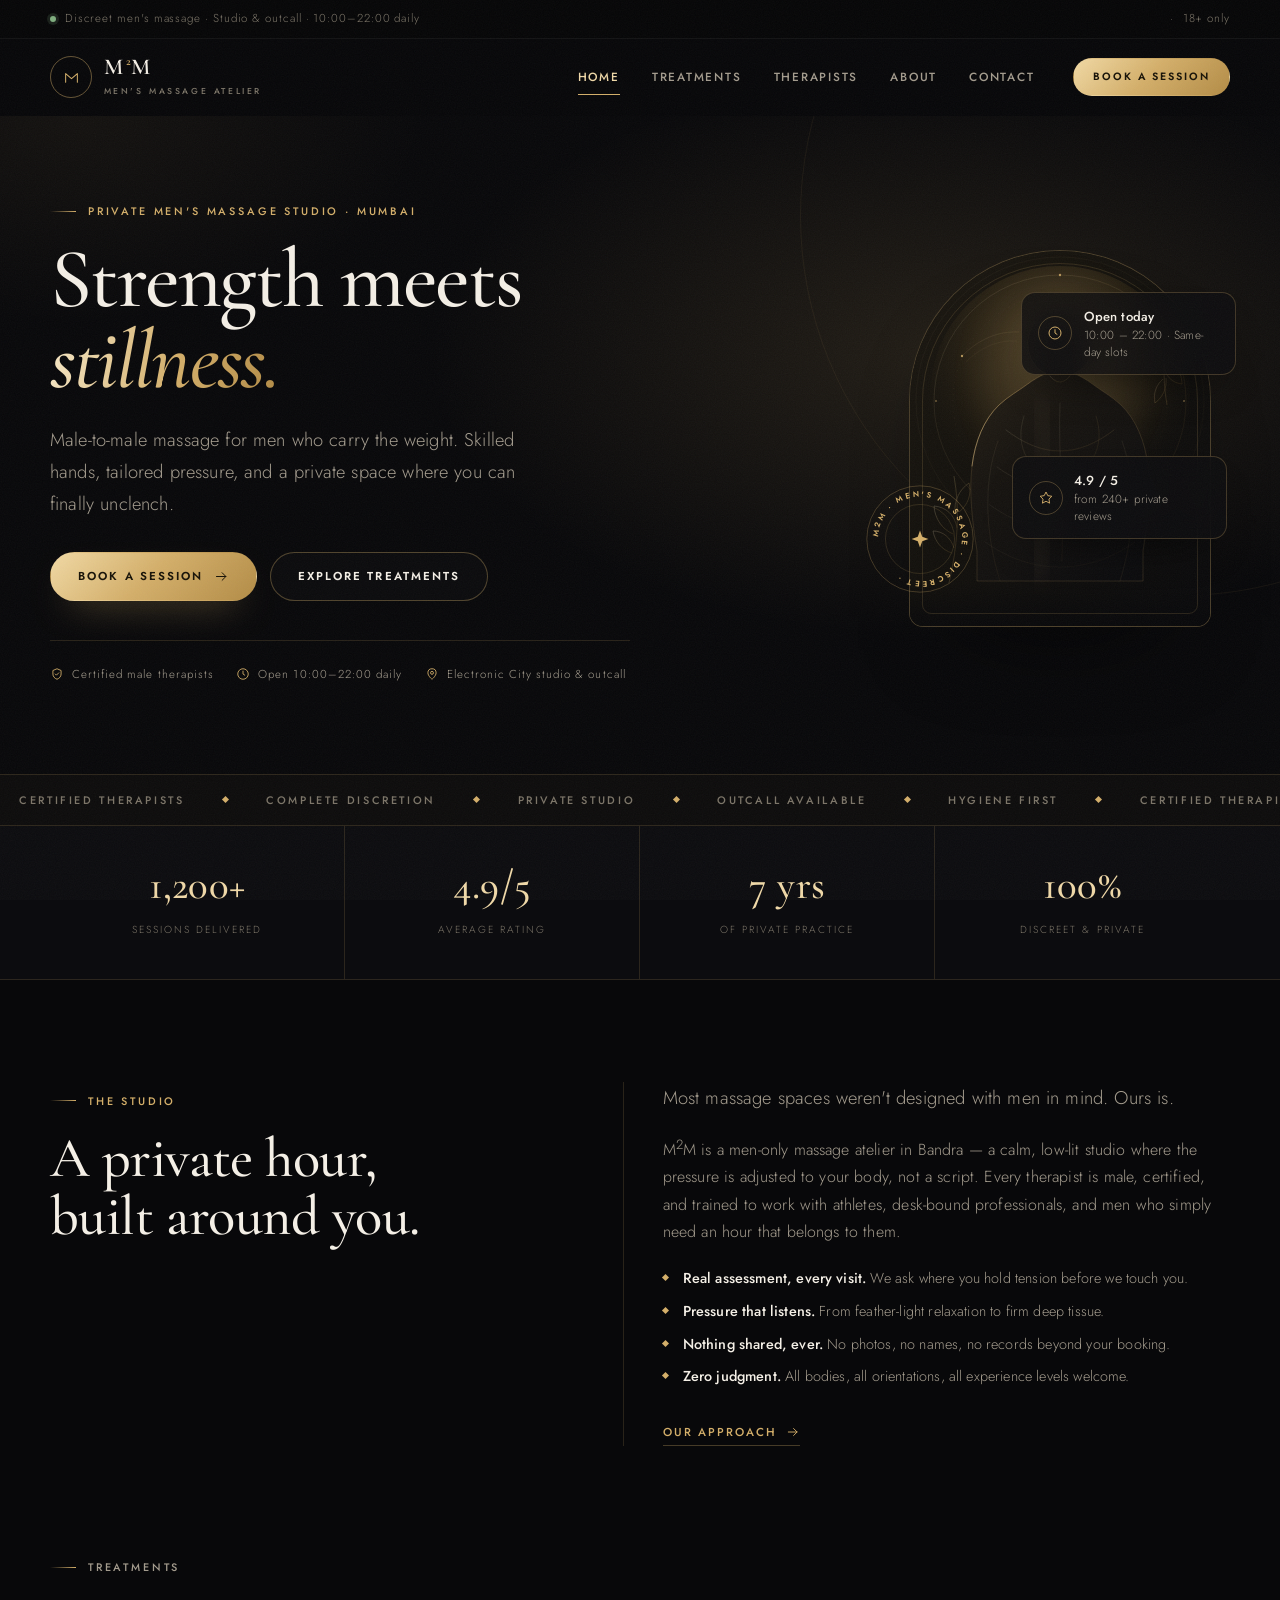
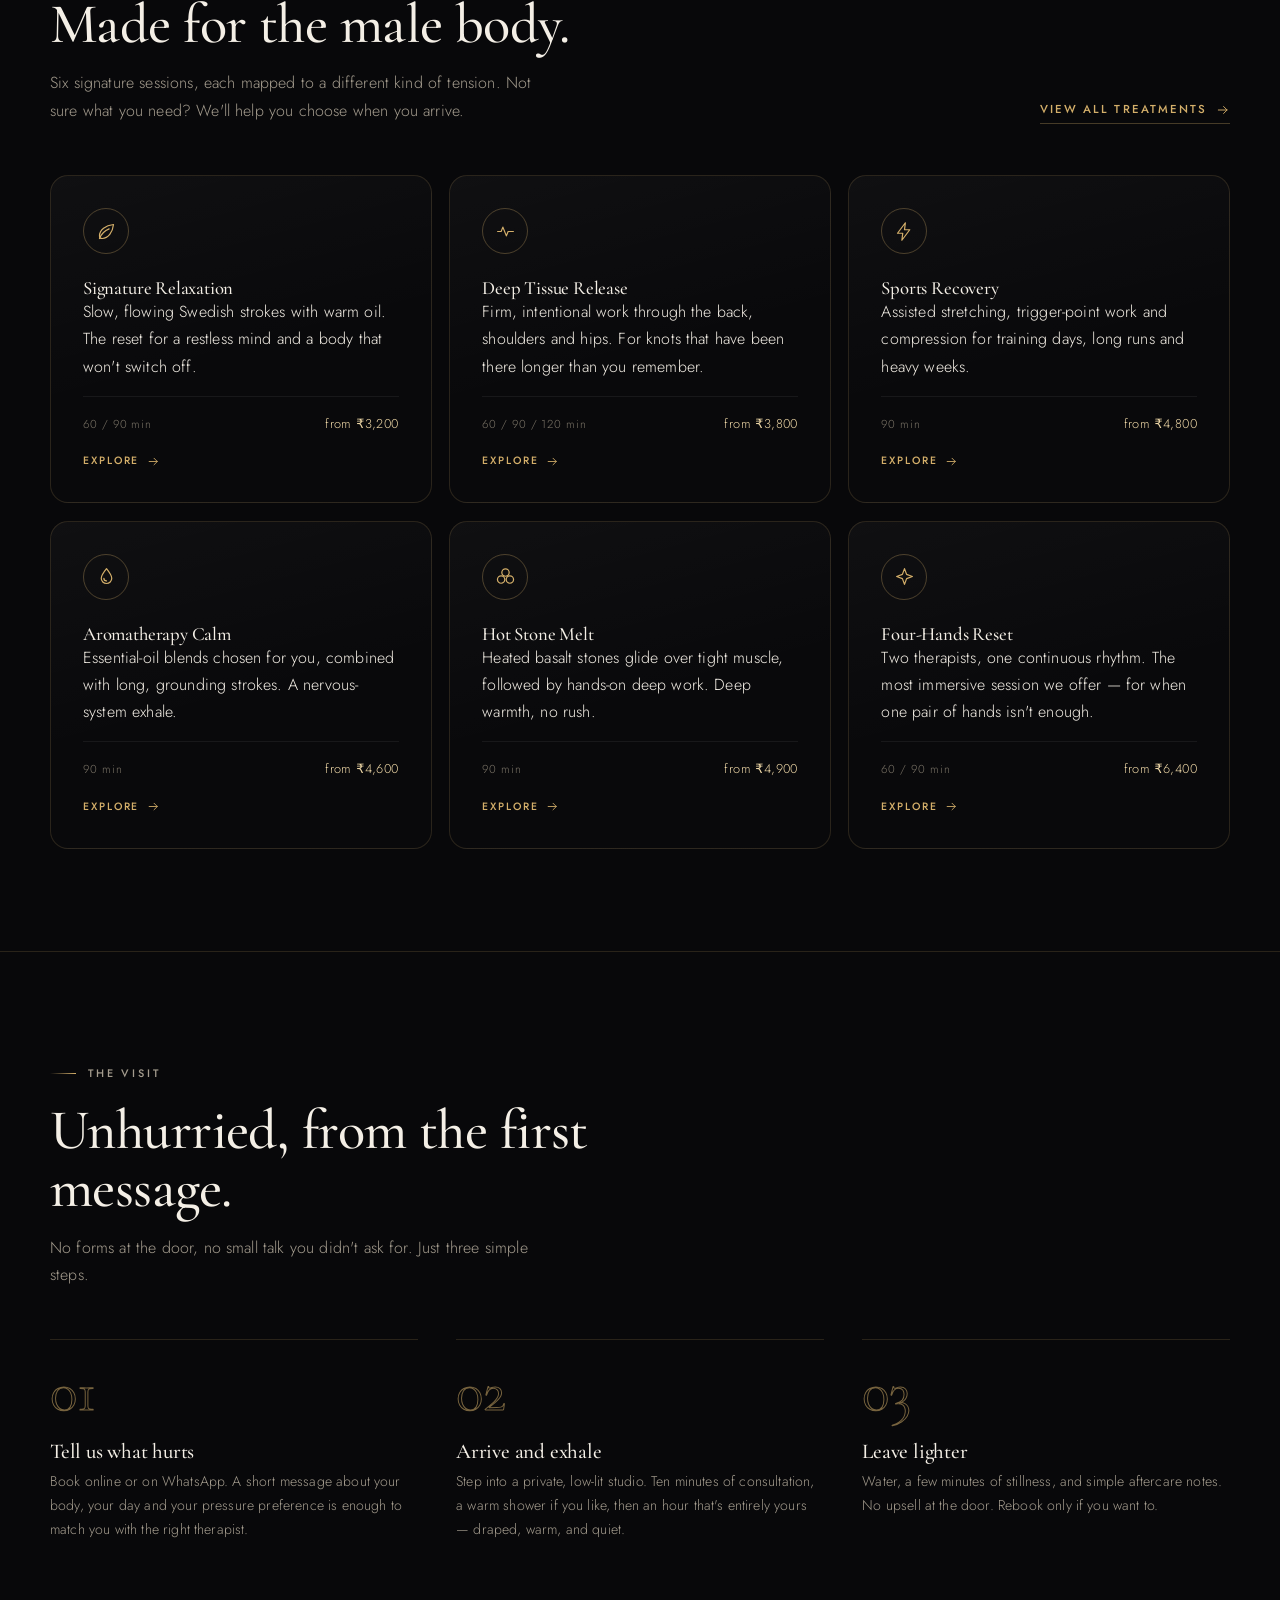
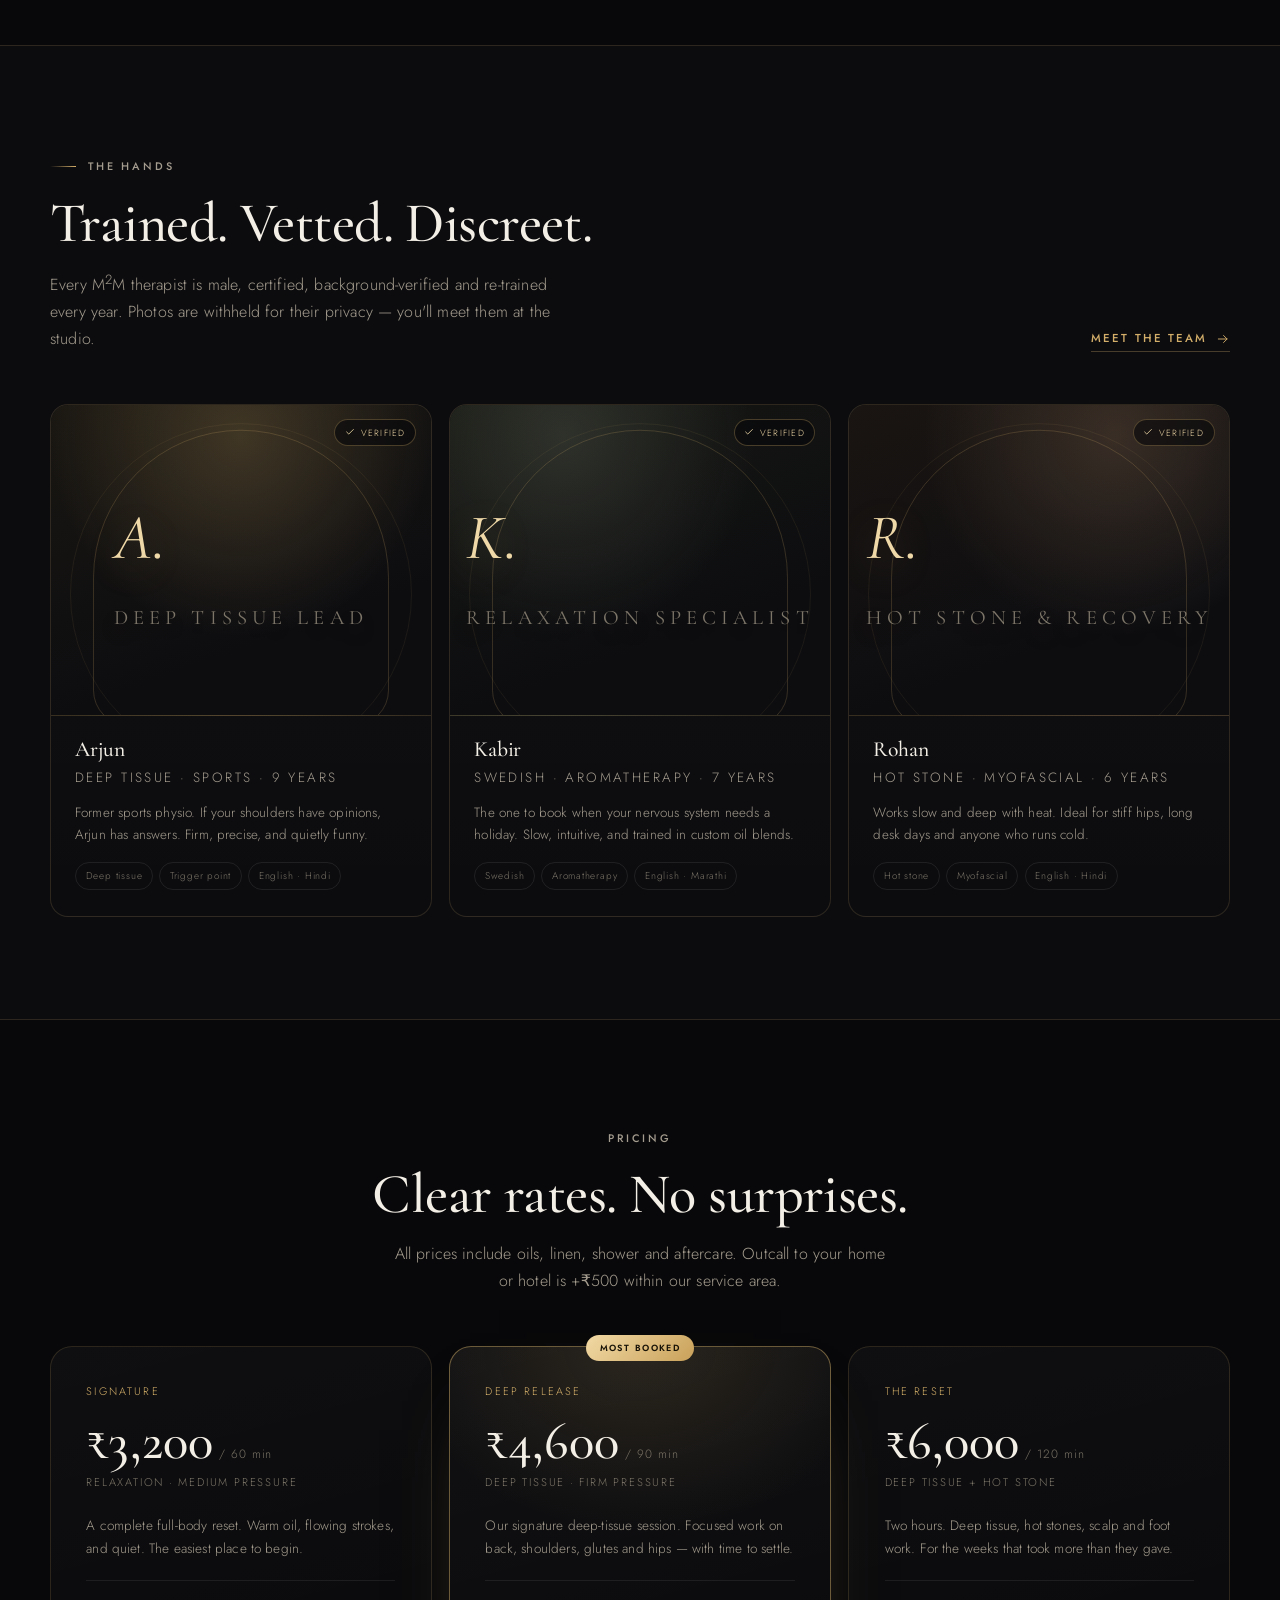
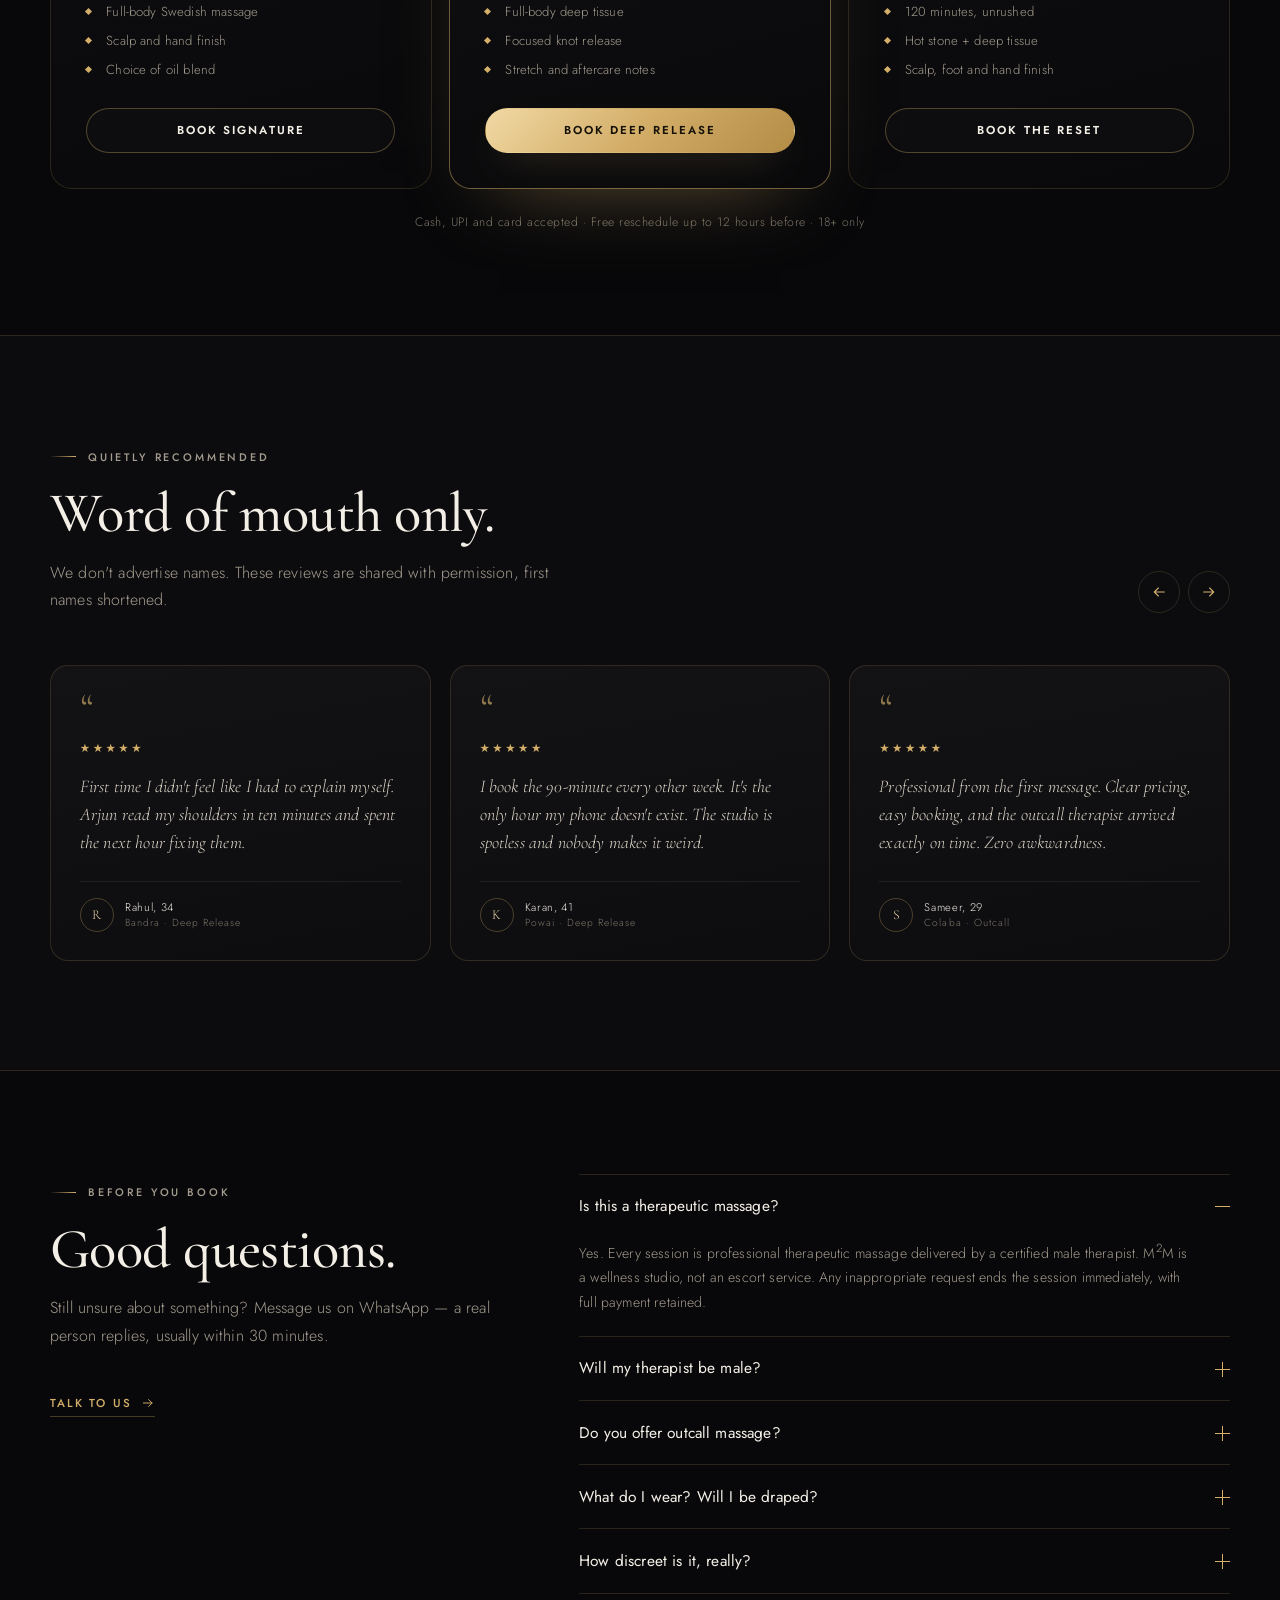
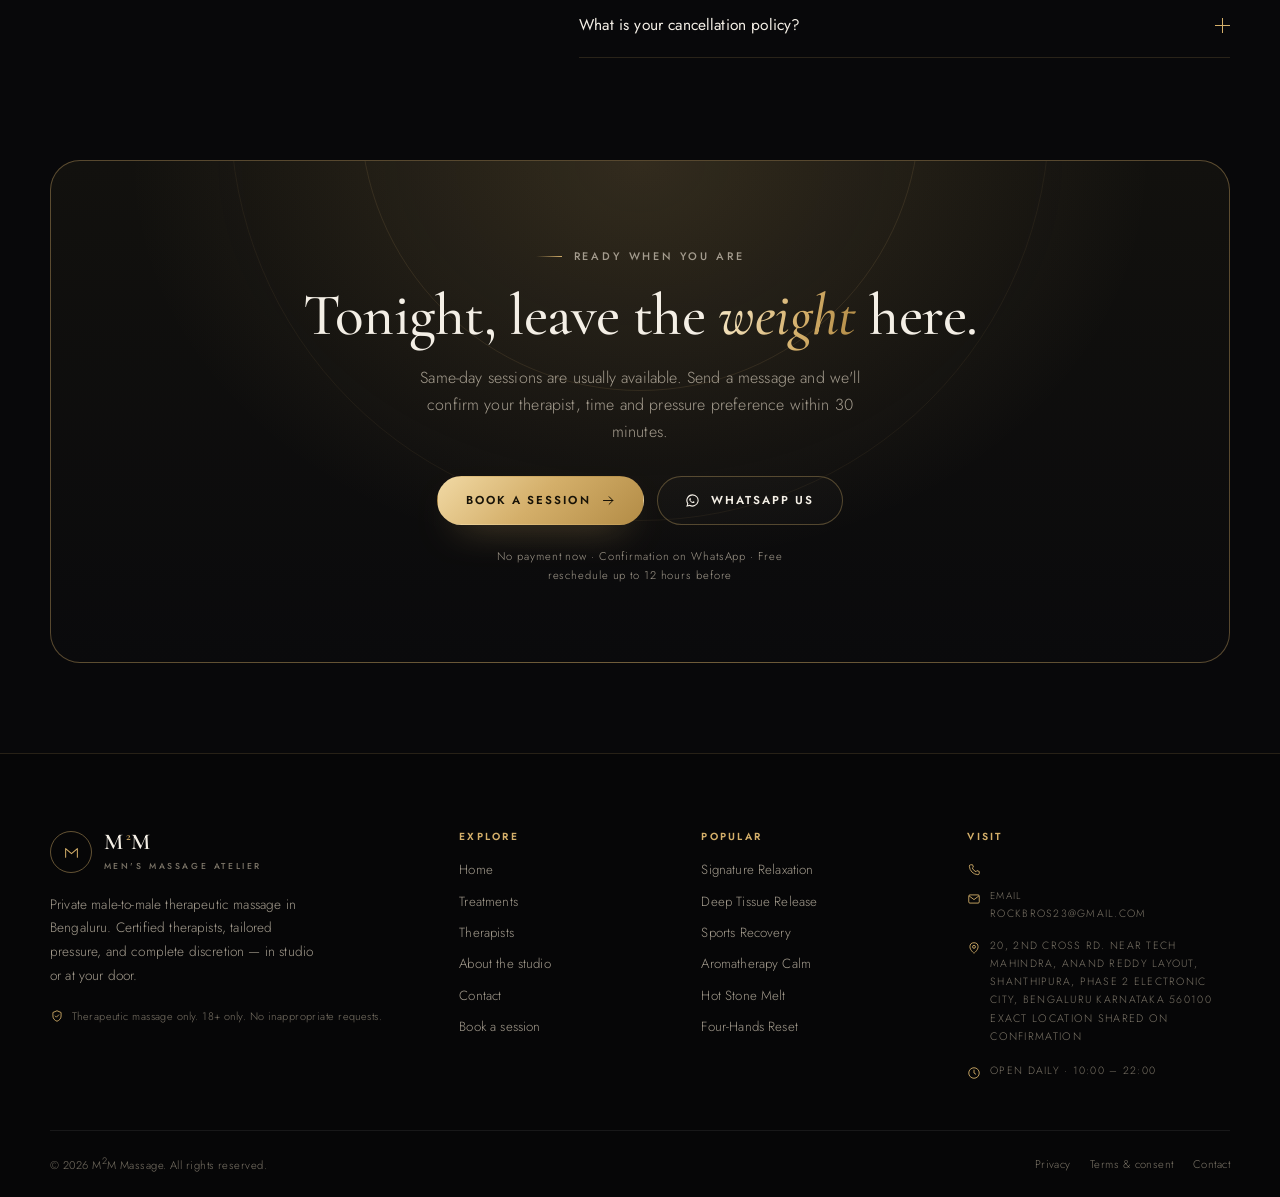
==== index.html @ 971ba5f2 "Initial commit: M2M Massage website" ====
﻿<!DOCTYPE html>
<html lang="en">
<head>
  <meta charset="UTF-8">
  <meta name="viewport" content="width=device-width, initial-scale=1, viewport-fit=cover">
  <title>M2M Massage | Private Male-to-Male Massage in Bengaluru</title>
  <meta name="description" content="Discreet male-to-male massage in Bengaluru. Certified male therapists, tailored pressure, a private Electronic City studio and outcall to your home or hotel.">
  <meta name="theme-color" content="#08080a">
  <meta name="application-name" content="M2M Massage">
  <meta name="mobile-web-app-capable" content="yes">
  <meta name="apple-mobile-web-app-capable" content="yes">
  <meta name="apple-mobile-web-app-title" content="M2M Massage">
  <meta name="apple-mobile-web-app-status-bar-style" content="black">
  <link rel="manifest" href="manifest.webmanifest">
  <link rel="apple-touch-icon" href="assets/img/apple-touch-icon.png">
  <link rel="canonical" href="https://m2mmassage.com/">
  <link rel="icon" type="image/svg+xml" href="assets/img/favicon.svg">

  <meta property="og:type" content="website">
  <meta property="og:site_name" content="M2M Massage">
  <meta property="og:locale" content="en_IN">
  <meta property="og:title" content="M2M Massage | Strength meets stillness">
  <meta property="og:description" content="Private male-to-male massage in Bengaluru. Certified male therapists, tailored pressure, complete discretion.">
  <meta property="og:url" content="https://m2mmassage.com/">
  <meta property="og:image" content="https://m2mmassage.com/assets/img/og-cover.png">
  <meta property="og:image:width" content="1200">
  <meta property="og:image:height" content="630">
  <meta property="og:image:alt" content="M2M Massage — private men's massage studio in Bengaluru">
  <meta name="twitter:card" content="summary_large_image">
  <meta name="twitter:title" content="M2M Massage | Strength meets stillness">
  <meta name="twitter:description" content="Private male-to-male massage in Bengaluru. Certified male therapists, tailored pressure, complete discretion.">
  <meta name="twitter:image" content="https://m2mmassage.com/assets/img/og-cover.png">

  <link rel="preconnect" href="https://fonts.googleapis.com">
  <link rel="preconnect" href="https://fonts.gstatic.com" crossorigin>
  <link href="https://fonts.googleapis.com/css2?family=Cormorant+Garamond:ital,wght@0,400;0,500;0,600;1,400;1,500&family=Jost:wght@300;400;500;600&display=swap" rel="stylesheet">
  <link rel="stylesheet" href="assets/css/style.css">

  <script type="application/ld+json">
  {
    "@context": "https://schema.org",
    "@type": "HealthAndBeautyBusiness",
    "@id": "https://m2mmassage.com/#business",
    "name": "M2M Massage",
    "alternateName": "M2M Massage Mumbai",
    "slogan": "Strength meets stillness",
    "description": "Private male-to-male therapeutic massage studio and outcall service in Bengaluru.",
    "url": "https://m2mmassage.com/",
    "telephone": "",
    "email": "rockbros23@gmail.com",
    "priceRange": "\u20b93,200\u2013\u20b98,800",
    "currenciesAccepted": "INR",
    "image": "https://m2mmassage.com/assets/img/og-cover.png",
    "address": { "@type": "PostalAddress", "streetAddress": "20, 2nd cross rd. near tech Mahindra, Anand Reddy Layout, Shanthipura, Phase 2 Electronic city", "addressLocality": "Bengaluru", "addressRegion": "Karnataka", "postalCode": "560100", "addressCountry": "IN" },
    "areaServed": "Bengaluru",
    "openingHoursSpecification": [{
      "@type": "OpeningHoursSpecification",
      "dayOfWeek": ["Monday","Tuesday","Wednesday","Thursday","Friday","Saturday","Sunday"],
      "opens": "10:00",
      "closes": "22:00"
    }]
  }
  </script>

  <script type="application/ld+json">
  {
    "@context": "https://schema.org",
    "@type": "WebSite",
    "@id": "https://m2mmassage.com/#website",
    "url": "https://m2mmassage.com/",
    "name": "M2M Massage",
    "description": "Private male-to-male therapeutic massage in Bengaluru.",
    "inLanguage": "en-IN",
    "publisher": { "@id": "https://m2mmassage.com/#business" }
  }
  </script>

  <script type="application/ld+json">
  {
    "@context": "https://schema.org",
    "@type": "FAQPage",
    "mainEntity": [
      {
        "@type": "Question",
        "name": "Is this a therapeutic massage?",
        "acceptedAnswer": {
          "@type": "Answer",
          "text": "Yes. Every session is professional therapeutic massage delivered by a certified male therapist. M2M is a wellness studio, not an escort service. Any inappropriate request ends the session immediately, with full payment retained."
        }
      },
      {
        "@type": "Question",
        "name": "Will my therapist be male?",
        "acceptedAnswer": {
          "@type": "Answer",
          "text": "Always. M2M is a male-to-male massage studio, and all our therapists are men. If you have a preferred therapist, request them when booking \u2014 subject to availability."
        }
      },
      {
        "@type": "Question",
        "name": "Do you offer outcall massage?",
        "acceptedAnswer": {
          "@type": "Answer",
          "text": "We do \u2014 to homes and hotels across Mumbai for a \u20b9500 surcharge. You'll need a private space, a flat surface, and a government ID for the therapist's safety. Outcall availability is confirmed on WhatsApp."
        }
      },
      {
        "@type": "Question",
        "name": "What do I wear? Will I be draped?",
        "acceptedAnswer": {
          "@type": "Answer",
          "text": "Undress to whatever feels comfortable \u2014 many clients keep their underwear on. You'll be professionally draped at all times, with only the area being worked exposed. Glutes are worked only over the sheet, and only with your consent."
        }
      },
      {
        "@type": "Question",
        "name": "How discreet is it, really?",
        "acceptedAnswer": {
          "@type": "Answer",
          "text": "The studio is unmarked and private, with a separate entrance. We don't photograph clients, we don't share names or numbers, and appointment details are deleted after 90 days. Outcall therapists arrive in plain clothes with an unbranded kit."
        }
      },
      {
        "@type": "Question",
        "name": "What is your cancellation policy?",
        "acceptedAnswer": {
          "@type": "Answer",
          "text": "Reschedule or cancel free of charge up to 12 hours before your session. Inside 12 hours, 50% is payable. No-shows are charged in full. If we ever need to cancel, your session is free."
        }
      }
    ]
  }
  </script>
</head>
<body>

  <a class="skip-link" href="#main">Skip to content</a>

  <div class="topbar">
    <div class="container topbar__inner">
      <p><span class="topbar__dot" aria-hidden="true"></span> Discreet men's massage · Studio &amp; outcall · 10:00–22:00 daily</p>
      <p class="topbar__links">
        <span aria-hidden="true">·</span>
        <span>18+ only</span>
      </p>
    </div>
  </div>

  <header class="header" id="header">
    <div class="container header__inner">
      <a class="brand" href="index.html" aria-label="M2M Massage home">
        <span class="brand__mark" aria-hidden="true">
          <svg viewBox="0 0 64 64" fill="none" stroke="currentColor" stroke-width="2.6" stroke-linecap="round" stroke-linejoin="round">
            <path d="M17 44V22l15 13 15-13v22"/>
          </svg>
        </span>
        <span class="brand__text">
          <span class="brand__name">M<sup>2</sup>M</span>
          <span class="brand__sub">Men's Massage Atelier</span>
        </span>
      </a>

      <nav class="nav" id="nav" aria-label="Primary">
        <a class="nav__link" href="index.html" aria-current="page">Home</a>
        <a class="nav__link" href="services.html">Treatments</a>
        <a class="nav__link" href="therapists.html">Therapists</a>
        <a class="nav__link" href="about.html">About</a>
        <a class="nav__link" href="contact.html">Contact</a>
        <a class="btn btn--gold btn--sm" href="booking.html">Book a session</a>
      </nav>

      <button class="nav-toggle" type="button" aria-label="Open menu" aria-expanded="false" aria-controls="nav">
        <span></span>
      </button>
    </div>
  </header>
  <div class="nav-scrim" aria-hidden="true"></div>

  <main id="main">
    <!-- Hero -->
    <section class="hero">
      <div class="container hero__inner">
        <div class="hero__copy">
          <p class="eyebrow">Private men's massage studio · Mumbai</p>
          <h1>Strength meets <em>stillness.</em></h1>
          <p class="lead">Male-to-male massage for men who carry the weight. Skilled hands, tailored pressure, and a private space where you can finally unclench.</p>
          <div class="hero__actions">
            <a class="btn btn--gold" href="booking.html">
              Book a session
              <svg viewBox="0 0 24 24" fill="none" stroke="currentColor" stroke-width="1.6" aria-hidden="true"><path d="M4 12h15M13 6l6 6-6 6" stroke-linecap="round" stroke-linejoin="round"/></svg>
            </a>
            <a class="btn btn--ghost" href="#treatments">Explore treatments</a>
          </div>
          <ul class="hero__trust">
            <li>
              <svg viewBox="0 0 24 24" fill="none" stroke="currentColor" stroke-width="1.5" aria-hidden="true"><path d="M12 3l7 3v6c0 4.5-3 7.5-7 9-4-1.5-7-4.5-7-9V6l7-3Z" stroke-linejoin="round"/><path d="M9 12l2 2 4-4" stroke-linecap="round" stroke-linejoin="round"/></svg>
              Certified male therapists
            </li>
            <li>
              <svg viewBox="0 0 24 24" fill="none" stroke="currentColor" stroke-width="1.5" aria-hidden="true"><circle cx="12" cy="12" r="9"/><path d="M12 7v5l3 2" stroke-linecap="round"/></svg>
              Open 10:00–22:00 daily
            </li>
            <li>
              <svg viewBox="0 0 24 24" fill="none" stroke="currentColor" stroke-width="1.5" aria-hidden="true"><path d="M12 21s7-5.5 7-11a7 7 0 1 0-14 0c0 5.5 7 11 7 11Z" stroke-linejoin="round"/><circle cx="12" cy="10" r="2.5"/></svg>
              Electronic City studio &amp; outcall
            </li>
          </ul>
        </div>

        <div class="hero__visual">
          <div class="hero__frame">
            <img src="assets/img/hero-figure.svg" width="600" height="750" alt="An abstract study of a seated male figure in warm gold light" fetchpriority="high">
          </div>

          <div class="float-card float-card--hours">
            <span class="float-card__icon" aria-hidden="true">
              <svg viewBox="0 0 24 24" fill="none" stroke="currentColor" stroke-width="1.5"><circle cx="12" cy="12" r="9"/><path d="M12 7v5l3 2" stroke-linecap="round"/></svg>
            </span>
            <span><strong>Open today</strong>10:00 – 22:00 · Same-day slots</span>
          </div>

          <div class="float-card float-card--rating">
            <span class="float-card__icon" aria-hidden="true">
              <svg viewBox="0 0 24 24" fill="none" stroke="currentColor" stroke-width="1.4"><path d="M12 3l2.7 5.5 6.1.9-4.4 4.3 1 6.1-5.4-2.9-5.4 2.9 1-6.1L3.2 9.4l6.1-.9L12 3Z" stroke-linejoin="round"/></svg>
            </span>
            <span><strong>4.9 / 5</strong>from 240+ private reviews</span>
          </div>

          <svg class="seal" viewBox="0 0 120 120" aria-hidden="true">
            <defs>
              <path id="sealPath" d="M60,60 m-45,0 a45,45 0 1,1 90,0 a45,45 0 1,1 -90,0"/>
            </defs>
            <circle cx="60" cy="60" r="57" fill="none" stroke="rgba(212,175,106,.28)"/>
            <circle cx="60" cy="60" r="37" fill="none" stroke="rgba(212,175,106,.18)"/>
            <text><textPath href="#sealPath" startOffset="2">M2M · MEN'S MASSAGE · DISCREET ·</textPath></text>
            <path class="seal__star" d="M60 51l2.4 6.6L69 60l-6.6 2.4L60 69l-2.4-6.6L51 60l6.6-2.4L60 51Z"/>
          </svg>
        </div>
      </div>
    </section>

    <!-- Marquee -->
    <div class="marquee" aria-hidden="true">
      <div class="marquee__track">
        <div class="marquee__group">
          <span>Certified therapists</span><i></i>
          <span>Complete discretion</span><i></i>
          <span>Private studio</span><i></i>
          <span>Outcall available</span><i></i>
          <span>Hygiene first</span><i></i>
        </div>
        <div class="marquee__group">
          <span>Certified therapists</span><i></i>
          <span>Complete discretion</span><i></i>
          <span>Private studio</span><i></i>
          <span>Outcall available</span><i></i>
          <span>Hygiene first</span><i></i>
        </div>
      </div>
    </div>

    <!-- Stats -->
    <section class="stats" aria-label="Studio at a glance">
      <div class="container">
        <div class="stats__grid">
          <div class="stat"><strong>1,200+</strong><span>Sessions delivered</span></div>
          <div class="stat"><strong>4.9/5</strong><span>Average rating</span></div>
          <div class="stat"><strong>7 yrs</strong><span>Of private practice</span></div>
          <div class="stat"><strong>100%</strong><span>Discreet &amp; private</span></div>
        </div>
      </div>
    </section>

    <!-- Intro -->
    <section class="section">
      <div class="container intro__grid">
        <div>
          <p class="eyebrow">The studio</p>
          <h2 class="display">A private hour,<br>built around you.</h2>
        </div>
        <div class="intro__body">
          <p class="lead">Most massage spaces weren't designed with men in mind. Ours is.</p>
          <p>M<sup>2</sup>M is a men-only massage atelier in Bandra — a calm, low-lit studio where the pressure is adjusted to your body, not a script. Every therapist is male, certified, and trained to work with athletes, desk-bound professionals, and men who simply need an hour that belongs to them.</p>
          <ul class="ticks">
            <li><strong>Real assessment, every visit.</strong> We ask where you hold tension before we touch you.</li>
            <li><strong>Pressure that listens.</strong> From feather-light relaxation to firm deep tissue.</li>
            <li><strong>Nothing shared, ever.</strong> No photos, no names, no records beyond your booking.</li>
            <li><strong>Zero judgment.</strong> All bodies, all orientations, all experience levels welcome.</li>
          </ul>
          <a class="link-arrow" href="about.html">
            Our approach
            <svg viewBox="0 0 24 24" fill="none" stroke="currentColor" stroke-width="1.6" aria-hidden="true"><path d="M4 12h15M13 6l6 6-6 6" stroke-linecap="round" stroke-linejoin="round"/></svg>
          </a>
        </div>
      </div>
    </section>

    <!-- Treatments -->
    <section class="section" id="treatments" style="padding-top:0">
      <div class="container">
        <div class="head-row">
          <div class="section-head">
            <p class="eyebrow">Treatments</p>
            <h2 class="display">Made for the male body.</h2>
            <p>Six signature sessions, each mapped to a different kind of tension. Not sure what you need? We'll help you choose when you arrive.</p>
          </div>
          <a class="link-arrow" href="services.html">
            View all treatments
            <svg viewBox="0 0 24 24" fill="none" stroke="currentColor" stroke-width="1.6" aria-hidden="true"><path d="M4 12h15M13 6l6 6-6 6" stroke-linecap="round" stroke-linejoin="round"/></svg>
          </a>
        </div>

        <div class="services-grid">
          <article class="card reveal">
            <span class="service-card__icon" aria-hidden="true">
              <svg viewBox="0 0 24 24" fill="none" stroke="currentColor" stroke-width="1.4"><path d="M20 4C11 5 4 10 4 17c0 2 1 3 3 3 7 0 12-7 13-16Z" stroke-linejoin="round"/><path d="M4 20c2-5 6-9 11-11" stroke-linecap="round"/></svg>
            </span>
            <h3>Signature Relaxation</h3>
            <p>Slow, flowing Swedish strokes with warm oil. The reset for a restless mind and a body that won't switch off.</p>
            <div class="service-card__meta"><span>60 / 90 min</span><span class="price">from ₹3,200</span></div>
            <a class="service-card__link" href="services.html#signature">Explore <svg viewBox="0 0 24 24" fill="none" stroke="currentColor" stroke-width="1.6" aria-hidden="true"><path d="M4 12h15M13 6l6 6-6 6" stroke-linecap="round" stroke-linejoin="round"/></svg></a>
          </article>

          <article class="card reveal" style="--d:.06s">
            <span class="service-card__icon" aria-hidden="true">
              <svg viewBox="0 0 24 24" fill="none" stroke="currentColor" stroke-width="1.4"><path d="M3 12h4l2-5 4 10 2-5h6" stroke-linecap="round" stroke-linejoin="round"/></svg>
            </span>
            <h3>Deep Tissue Release</h3>
            <p>Firm, intentional work through the back, shoulders and hips. For knots that have been there longer than you remember.</p>
            <div class="service-card__meta"><span>60 / 90 / 120 min</span><span class="price">from ₹3,800</span></div>
            <a class="service-card__link" href="services.html#deep-tissue">Explore <svg viewBox="0 0 24 24" fill="none" stroke="currentColor" stroke-width="1.6" aria-hidden="true"><path d="M4 12h15M13 6l6 6-6 6" stroke-linecap="round" stroke-linejoin="round"/></svg></a>
          </article>

          <article class="card reveal" style="--d:.12s">
            <span class="service-card__icon" aria-hidden="true">
              <svg viewBox="0 0 24 24" fill="none" stroke="currentColor" stroke-width="1.4"><path d="M13 2 4 14h6l-1 8 9-12h-6l1-8Z" stroke-linejoin="round"/></svg>
            </span>
            <h3>Sports Recovery</h3>
            <p>Assisted stretching, trigger-point work and compression for training days, long runs and heavy weeks.</p>
            <div class="service-card__meta"><span>90 min</span><span class="price">from ₹4,800</span></div>
            <a class="service-card__link" href="services.html#sports">Explore <svg viewBox="0 0 24 24" fill="none" stroke="currentColor" stroke-width="1.6" aria-hidden="true"><path d="M4 12h15M13 6l6 6-6 6" stroke-linecap="round" stroke-linejoin="round"/></svg></a>
          </article>

          <article class="card reveal">
            <span class="service-card__icon" aria-hidden="true">
              <svg viewBox="0 0 24 24" fill="none" stroke="currentColor" stroke-width="1.4"><path d="M12 3c4 5 6 8 6 11a6 6 0 0 1-12 0c0-3 2-6 6-11Z" stroke-linejoin="round"/><path d="M9 14c0 2 1 3 3 3" stroke-linecap="round"/></svg>
            </span>
            <h3>Aromatherapy Calm</h3>
            <p>Essential-oil blends chosen for you, combined with long, grounding strokes. A nervous-system exhale.</p>
            <div class="service-card__meta"><span>90 min</span><span class="price">from ₹4,600</span></div>
            <a class="service-card__link" href="services.html#aromatherapy">Explore <svg viewBox="0 0 24 24" fill="none" stroke="currentColor" stroke-width="1.6" aria-hidden="true"><path d="M4 12h15M13 6l6 6-6 6" stroke-linecap="round" stroke-linejoin="round"/></svg></a>
          </article>

          <article class="card reveal" style="--d:.06s">
            <span class="service-card__icon" aria-hidden="true">
              <svg viewBox="0 0 24 24" fill="none" stroke="currentColor" stroke-width="1.4"><circle cx="12" cy="7.5" r="4.2"/><circle cx="7" cy="15.5" r="4.2"/><circle cx="17" cy="15.5" r="4.2"/></svg>
            </span>
            <h3>Hot Stone Melt</h3>
            <p>Heated basalt stones glide over tight muscle, followed by hands-on deep work. Deep warmth, no rush.</p>
            <div class="service-card__meta"><span>90 min</span><span class="price">from ₹4,900</span></div>
            <a class="service-card__link" href="services.html#hot-stone">Explore <svg viewBox="0 0 24 24" fill="none" stroke="currentColor" stroke-width="1.6" aria-hidden="true"><path d="M4 12h15M13 6l6 6-6 6" stroke-linecap="round" stroke-linejoin="round"/></svg></a>
          </article>

          <article class="card reveal" style="--d:.12s">
            <span class="service-card__icon" aria-hidden="true">
              <svg viewBox="0 0 24 24" fill="none" stroke="currentColor" stroke-width="1.4"><path d="M12 3l2.4 6.6L21 12l-6.6 2.4L12 21l-2.4-6.6L3 12l6.6-2.4L12 3Z" stroke-linejoin="round"/></svg>
            </span>
            <h3>Four-Hands Reset</h3>
            <p>Two therapists, one continuous rhythm. The most immersive session we offer — for when one pair of hands isn't enough.</p>
            <div class="service-card__meta"><span>60 / 90 min</span><span class="price">from ₹6,400</span></div>
            <a class="service-card__link" href="services.html#four-hands">Explore <svg viewBox="0 0 24 24" fill="none" stroke="currentColor" stroke-width="1.6" aria-hidden="true"><path d="M4 12h15M13 6l6 6-6 6" stroke-linecap="round" stroke-linejoin="round"/></svg></a>
          </article>
        </div>
      </div>
    </section>

    <!-- The visit -->
    <section class="section" style="border-top:1px solid var(--line)">
      <div class="container">
        <div class="section-head">
          <p class="eyebrow">The visit</p>
          <h2 class="display">Unhurried, from the first message.</h2>
          <p>No forms at the door, no small talk you didn't ask for. Just three simple steps.</p>
        </div>
        <div class="steps">
          <div class="step reveal">
            <span class="step__num">01</span>
            <h3>Tell us what hurts</h3>
            <p>Book online or on WhatsApp. A short message about your body, your day and your pressure preference is enough to match you with the right therapist.</p>
          </div>
          <div class="step reveal" style="--d:.08s">
            <span class="step__num">02</span>
            <h3>Arrive and exhale</h3>
            <p>Step into a private, low-lit studio. Ten minutes of consultation, a warm shower if you like, then an hour that's entirely yours — draped, warm, and quiet.</p>
          </div>
          <div class="step reveal" style="--d:.16s">
            <span class="step__num">03</span>
            <h3>Leave lighter</h3>
            <p>Water, a few minutes of stillness, and simple aftercare notes. No upsell at the door. Rebook only if you want to.</p>
          </div>
        </div>
      </div>
    </section>

    <!-- Therapists -->
    <section class="section" style="background:var(--bg-2);border-block:1px solid var(--line)">
      <div class="container">
        <div class="head-row">
          <div class="section-head">
            <p class="eyebrow">The hands</p>
            <h2 class="display">Trained. Vetted. Discreet.</h2>
            <p>Every M<sup>2</sup>M therapist is male, certified, background-verified and re-trained every year. Photos are withheld for their privacy — you'll meet them at the studio.</p>
          </div>
          <a class="link-arrow" href="therapists.html">
            Meet the team
            <svg viewBox="0 0 24 24" fill="none" stroke="currentColor" stroke-width="1.6" aria-hidden="true"><path d="M4 12h15M13 6l6 6-6 6" stroke-linecap="round" stroke-linejoin="round"/></svg>
          </a>
        </div>

        <div class="team-grid">
          <article class="tcard reveal">
            <span class="tcard__verified">
              <svg viewBox="0 0 24 24" fill="none" stroke="currentColor" stroke-width="2" aria-hidden="true"><path d="M20 6 9 17l-5-5" stroke-linecap="round" stroke-linejoin="round"/></svg>
              Verified
            </span>
            <div class="tcard__visual">
              <span class="tcard__initials">A.<small>Deep tissue lead</small></span>
            </div>
            <div class="tcard__body">
              <h3>Arjun</h3>
              <p class="tcard__role">Deep tissue · Sports · 9 years</p>
              <p>Former sports physio. If your shoulders have opinions, Arjun has answers. Firm, precise, and quietly funny.</p>
              <div class="tcard__tags"><span>Deep tissue</span><span>Trigger point</span><span>English · Hindi</span></div>
            </div>
          </article>

          <article class="tcard tcard--2 reveal" style="--d:.08s">
            <span class="tcard__verified">
              <svg viewBox="0 0 24 24" fill="none" stroke="currentColor" stroke-width="2" aria-hidden="true"><path d="M20 6 9 17l-5-5" stroke-linecap="round" stroke-linejoin="round"/></svg>
              Verified
            </span>
            <div class="tcard__visual">
              <span class="tcard__initials">K.<small>Relaxation specialist</small></span>
            </div>
            <div class="tcard__body">
              <h3>Kabir</h3>
              <p class="tcard__role">Swedish · Aromatherapy · 7 years</p>
              <p>The one to book when your nervous system needs a holiday. Slow, intuitive, and trained in custom oil blends.</p>
              <div class="tcard__tags"><span>Swedish</span><span>Aromatherapy</span><span>English · Marathi</span></div>
            </div>
          </article>

          <article class="tcard tcard--3 reveal" style="--d:.16s">
            <span class="tcard__verified">
              <svg viewBox="0 0 24 24" fill="none" stroke="currentColor" stroke-width="2" aria-hidden="true"><path d="M20 6 9 17l-5-5" stroke-linecap="round" stroke-linejoin="round"/></svg>
              Verified
            </span>
            <div class="tcard__visual">
              <span class="tcard__initials">R.<small>Hot stone &amp; recovery</small></span>
            </div>
            <div class="tcard__body">
              <h3>Rohan</h3>
              <p class="tcard__role">Hot stone · Myofascial · 6 years</p>
              <p>Works slow and deep with heat. Ideal for stiff hips, long desk days and anyone who runs cold.</p>
              <div class="tcard__tags"><span>Hot stone</span><span>Myofascial</span><span>English · Hindi</span></div>
            </div>
          </article>
        </div>
      </div>
    </section>

    <!-- Pricing -->
    <section class="section" id="pricing">
      <div class="container">
        <div class="section-head section-head--center">
          <p class="eyebrow">Pricing</p>
          <h2 class="display">Clear rates. No surprises.</h2>
          <p>All prices include oils, linen, shower and aftercare. Outcall to your home or hotel is +₹500 within our service area.</p>
        </div>

        <div class="pricing-grid">
          <article class="price-card reveal">
            <p class="price-card__name">Signature</p>
            <div class="price-card__amount"><strong>₹3,200</strong><span>/ 60 min</span></div>
            <p class="price-card__time">Relaxation · Medium pressure</p>
            <p class="price-card__desc">A complete full-body reset. Warm oil, flowing strokes, and quiet. The easiest place to begin.</p>
            <ul class="ticks">
              <li>Full-body Swedish massage</li>
              <li>Scalp and hand finish</li>
              <li>Choice of oil blend</li>
            </ul>
            <a class="btn btn--ghost btn--block" href="booking.html?service=signature">Book Signature</a>
          </article>

          <article class="price-card price-card--featured reveal" style="--d:.08s">
            <span class="price-card__badge">Most booked</span>
            <p class="price-card__name">Deep Release</p>
            <div class="price-card__amount"><strong>₹4,600</strong><span>/ 90 min</span></div>
            <p class="price-card__time">Deep tissue · Firm pressure</p>
            <p class="price-card__desc">Our signature deep-tissue session. Focused work on back, shoulders, glutes and hips — with time to settle.</p>
            <ul class="ticks">
              <li>Full-body deep tissue</li>
              <li>Focused knot release</li>
              <li>Stretch and aftercare notes</li>
            </ul>
            <a class="btn btn--gold btn--block" href="booking.html?service=deep-tissue">Book Deep Release</a>
          </article>

          <article class="price-card reveal" style="--d:.16s">
            <p class="price-card__name">The Reset</p>
            <div class="price-card__amount"><strong>₹6,000</strong><span>/ 120 min</span></div>
            <p class="price-card__time">Deep tissue + hot stone</p>
            <p class="price-card__desc">Two hours. Deep tissue, hot stones, scalp and foot work. For the weeks that took more than they gave.</p>
            <ul class="ticks">
              <li>120 minutes, unrushed</li>
              <li>Hot stone + deep tissue</li>
              <li>Scalp, foot and hand finish</li>
            </ul>
            <a class="btn btn--ghost btn--block" href="booking.html?service=reset">Book The Reset</a>
          </article>
        </div>
        <p class="pricing-note">Cash, UPI and card accepted · Free reschedule up to 12 hours before · 18+ only</p>
      </div>
    </section>

    <!-- Testimonials -->
    <section class="section" style="background:var(--bg-2);border-block:1px solid var(--line)">
      <div class="container">
        <div class="head-row">
          <div class="section-head">
            <p class="eyebrow">Quietly recommended</p>
            <h2 class="display">Word of mouth only.</h2>
            <p>We don't advertise names. These reviews are shared with permission, first names shortened.</p>
          </div>
          <div class="quotes-nav">
            <button class="icon-btn" type="button" data-quotes-prev aria-label="Previous reviews">
              <svg viewBox="0 0 24 24" fill="none" stroke="currentColor" stroke-width="1.6"><path d="M20 12H5M11 6l-6 6 6 6" stroke-linecap="round" stroke-linejoin="round"/></svg>
            </button>
            <button class="icon-btn" type="button" data-quotes-next aria-label="Next reviews">
              <svg viewBox="0 0 24 24" fill="none" stroke="currentColor" stroke-width="1.6"><path d="M4 12h15M13 6l6 6-6 6" stroke-linecap="round" stroke-linejoin="round"/></svg>
            </button>
          </div>
        </div>

        <div class="quotes" data-quotes>
          <article class="quote">
            <div class="quote__mark" aria-hidden="true">“</div>
            <div class="quote__stars" role="img" aria-label="5 out of 5 stars">★★★★★</div>
            <p>First time I didn't feel like I had to explain myself. Arjun read my shoulders in ten minutes and spent the next hour fixing them.</p>
            <footer>
              <span class="quote__avatar" aria-hidden="true">R</span>
              <div class="quote__who">Rahul, 34<span>Bandra · Deep Release</span></div>
            </footer>
          </article>

          <article class="quote">
            <div class="quote__mark" aria-hidden="true">“</div>
            <div class="quote__stars" role="img" aria-label="5 out of 5 stars">★★★★★</div>
            <p>I book the 90-minute every other week. It's the only hour my phone doesn't exist. The studio is spotless and nobody makes it weird.</p>
            <footer>
              <span class="quote__avatar" aria-hidden="true">K</span>
              <div class="quote__who">Karan, 41<span>Powai · Deep Release</span></div>
            </footer>
          </article>

          <article class="quote">
            <div class="quote__mark" aria-hidden="true">“</div>
            <div class="quote__stars" role="img" aria-label="5 out of 5 stars">★★★★★</div>
            <p>Professional from the first message. Clear pricing, easy booking, and the outcall therapist arrived exactly on time. Zero awkwardness.</p>
            <footer>
              <span class="quote__avatar" aria-hidden="true">S</span>
              <div class="quote__who">Sameer, 29<span>Colaba · Outcall</span></div>
            </footer>
          </article>

          <article class="quote">
            <div class="quote__mark" aria-hidden="true">“</div>
            <div class="quote__stars" role="img" aria-label="5 out of 5 stars">★★★★★</div>
            <p>I was nervous about my first massage ever. Kabir explained everything, kept the pressure gentle, and I left feeling like a different person.</p>
            <footer>
              <span class="quote__avatar" aria-hidden="true">A</span>
              <div class="quote__who">Aditya, 27<span>Andheri · Signature</span></div>
            </footer>
          </article>
        </div>
      </div>
    </section>

    <!-- FAQ -->
    <section class="section">
      <div class="container faq-layout">
        <div class="section-head">
          <p class="eyebrow">Before you book</p>
          <h2 class="display">Good questions.</h2>
          <p>Still unsure about something? Message us on WhatsApp — a real person replies, usually within 30 minutes.</p>
          <a class="link-arrow" href="contact.html" style="margin-top:1.8rem">
            Talk to us
            <svg viewBox="0 0 24 24" fill="none" stroke="currentColor" stroke-width="1.6" aria-hidden="true"><path d="M4 12h15M13 6l6 6-6 6" stroke-linecap="round" stroke-linejoin="round"/></svg>
          </a>
        </div>

        <div class="faq">
          <details class="faq__item" open>
            <summary><span>Is this a therapeutic massage?</span><span class="faq__icon" aria-hidden="true"></span></summary>
            <div class="faq__body"><p>Yes. Every session is professional therapeutic massage delivered by a certified male therapist. M<sup>2</sup>M is a wellness studio, not an escort service. Any inappropriate request ends the session immediately, with full payment retained.</p></div>
          </details>
          <details class="faq__item">
            <summary><span>Will my therapist be male?</span><span class="faq__icon" aria-hidden="true"></span></summary>
            <div class="faq__body"><p>Always. M<sup>2</sup>M is a male-to-male massage studio, and all our therapists are men. If you have a preferred therapist, request them when booking — subject to availability.</p></div>
          </details>
          <details class="faq__item">
            <summary><span>Do you offer outcall massage?</span><span class="faq__icon" aria-hidden="true"></span></summary>
            <div class="faq__body"><p>We do — to homes and hotels across Mumbai for a ₹500 surcharge. You'll need a private space, a flat surface, and a government ID for the therapist's safety. Outcall availability is confirmed on WhatsApp.</p></div>
          </details>
          <details class="faq__item">
            <summary><span>What do I wear? Will I be draped?</span><span class="faq__icon" aria-hidden="true"></span></summary>
            <div class="faq__body"><p>Undress to whatever feels comfortable — many clients keep their underwear on. You'll be professionally draped at all times, with only the area being worked exposed. Glutes are worked only over the sheet, and only with your consent.</p></div>
          </details>
          <details class="faq__item">
            <summary><span>How discreet is it, really?</span><span class="faq__icon" aria-hidden="true"></span></summary>
            <div class="faq__body"><p>The studio is unmarked and private, with a separate entrance. We don't photograph clients, we don't share names or numbers, and appointment details are deleted after 90 days. Outcall therapists arrive in plain clothes with an unbranded kit.</p></div>
          </details>
          <details class="faq__item">
            <summary><span>What is your cancellation policy?</span><span class="faq__icon" aria-hidden="true"></span></summary>
            <div class="faq__body"><p>Reschedule or cancel free of charge up to 12 hours before your session. Inside 12 hours, 50% is payable. No-shows are charged in full. If we ever need to cancel, your session is free.</p></div>
          </details>
        </div>
      </div>
    </section>

    <!-- CTA -->
    <section class="cta-band">
      <div class="container">
        <div class="cta-band__panel reveal">
          <div class="cta-band__inner">
            <p class="eyebrow" style="justify-content:center">Ready when you are</p>
            <h2>Tonight, leave the <em>weight</em> here.</h2>
            <p>Same-day sessions are usually available. Send a message and we'll confirm your therapist, time and pressure preference within 30 minutes.</p>
            <div class="cta-band__actions">
              <a class="btn btn--gold" href="booking.html">
                Book a session
                <svg viewBox="0 0 24 24" fill="none" stroke="currentColor" stroke-width="1.6" aria-hidden="true"><path d="M4 12h15M13 6l6 6-6 6" stroke-linecap="round" stroke-linejoin="round"/></svg>
              </a>
              <a class="btn btn--ghost" href="https://wa.me/916364548340?text=Hi%20M2M%2C%20I%27d%20like%20to%20book%20a%20massage." data-wa>
                <svg viewBox="0 0 24 24" fill="currentColor" aria-hidden="true"><path d="M12.04 2a9.9 9.9 0 0 0-8.5 15L2 22l5.2-1.4A9.9 9.9 0 1 0 12.04 2Zm0 1.8a8.1 8.1 0 1 1-4.1 15.1l-.3-.2-3 .8.8-2.9-.2-.3a8.1 8.1 0 0 1 6.8-12.5Zm-3.6 4c-.2 0-.5 0-.7.4-.3.4-.9 1-.9 2s.7 2 .8 2.2c.1.2 1.4 2.3 3.5 3.1 1.7.7 2.1.6 2.5.5.4 0 1.2-.5 1.4-1 .2-.5.2-.9.1-1l-.2-.2-1.4-.7c-.2-.1-.4-.1-.5.1l-.7.9c-.1.1-.2.2-.4.1-.2-.1-1-.4-1.9-1.2-.7-.6-1.2-1.4-1.3-1.6-.1-.2 0-.3.1-.4l.4-.5.2-.4c0-.2 0-.3-.1-.4l-.7-1.7c-.2-.4-.4-.4-.5-.4h-.3Z"/></svg>
                WhatsApp us
              </a>
            </div>
            <p class="cta-band__note">No payment now · Confirmation on WhatsApp · Free reschedule up to 12 hours before</p>
          </div>
        </div>
      </div>
    </section>
  </main>

  <footer class="footer">
    <div class="container">
      <div class="footer__grid">
        <div>
          <a class="brand" href="index.html" aria-label="M2M Massage home">
            <span class="brand__mark" aria-hidden="true">
              <svg viewBox="0 0 64 64" fill="none" stroke="currentColor" stroke-width="2.6" stroke-linecap="round" stroke-linejoin="round"><path d="M17 44V22l15 13 15-13v22"/></svg>
            </span>
            <span class="brand__text">
              <span class="brand__name">M<sup>2</sup>M</span>
              <span class="brand__sub">Men's Massage Atelier</span>
            </span>
          </a>
          <p class="footer__about">Private male-to-male therapeutic massage in Bengaluru. Certified therapists, tailored pressure, and complete discretion — in studio or at your door.</p>
          <p class="footer__discretion">
            <svg viewBox="0 0 24 24" fill="none" stroke="currentColor" stroke-width="1.5" aria-hidden="true"><path d="M12 3l7 3v6c0 4.5-3 7.5-7 9-4-1.5-7-4.5-7-9V6l7-3Z" stroke-linejoin="round"/><path d="M9 12l2 2 4-4" stroke-linecap="round" stroke-linejoin="round"/></svg>
            Therapeutic massage only. 18+ only. No inappropriate requests.
          </p>
        </div>

        <div>
          <h3>Explore</h3>
          <div class="footer__links">
            <a href="index.html">Home</a>
            <a href="services.html">Treatments</a>
            <a href="therapists.html">Therapists</a>
            <a href="about.html">About the studio</a>
            <a href="contact.html">Contact</a>
            <a href="booking.html">Book a session</a>
          </div>
        </div>

        <div>
          <h3>Popular</h3>
          <div class="footer__links">
            <a href="services.html#signature">Signature Relaxation</a>
            <a href="services.html#deep-tissue">Deep Tissue Release</a>
            <a href="services.html#sports">Sports Recovery</a>
            <a href="services.html#aromatherapy">Aromatherapy Calm</a>
            <a href="services.html#hot-stone">Hot Stone Melt</a>
            <a href="services.html#four-hands">Four-Hands Reset</a>
          </div>
        </div>

        <div>
          <h3>Visit</h3>
          <div class="footer__contact">
              <svg viewBox="0 0 24 24" fill="none" stroke="currentColor" stroke-width="1.5" aria-hidden="true"><path d="M6.5 3h3l1.5 4-2 1.5a12 12 0 0 0 6.5 6.5L17 13l4 1.5v3A2.5 2.5 0 0 1 18.5 20 15.5 15.5 0 0 1 4 5.5 2.5 2.5 0 0 1 6.5 3Z" stroke-linejoin="round"/></svg>
              
            </a>
            <a href="mailto:rockbros23@gmail.com">
              <svg viewBox="0 0 24 24" fill="none" stroke="currentColor" stroke-width="1.5" aria-hidden="true"><rect x="3" y="5" width="18" height="14" rx="2"/><path d="m4 7 8 6 8-6" stroke-linecap="round" stroke-linejoin="round"/></svg>
              <span><span style="margin:0;display:block;color:var(--muted-2);font-size:.62rem;letter-spacing:.12em">Email</span>rockbros23@gmail.com</span>
            </a>
            <p style="margin:0;display:flex;gap:.55rem;align-items:flex-start">
              <svg viewBox="0 0 24 24" fill="none" stroke="currentColor" stroke-width="1.5" aria-hidden="true" style="width:14px;height:14px;color:var(--gold);flex:none;margin-top:.25rem"><path d="M12 21s7-5.5 7-11a7 7 0 1 0-14 0c0 5.5 7 11 7 11Z" stroke-linejoin="round"/><circle cx="12" cy="10" r="2.5"/></svg>
              <span>20, 2nd cross rd. near tech Mahindra, Anand Reddy Layout, Shanthipura, Phase 2 Electronic city, Bengaluru Karnataka 560100<br><span style="font-size:.68rem;color:var(--muted-2)">Exact location shared on confirmation</span></span>
            </p>
            <p style="margin:0;display:flex;gap:.55rem;align-items:flex-start">
              <svg viewBox="0 0 24 24" fill="none" stroke="currentColor" stroke-width="1.5" aria-hidden="true" style="width:14px;height:14px;color:var(--gold);flex:none;margin-top:.25rem"><circle cx="12" cy="12" r="9"/><path d="M12 7v5l3 2" stroke-linecap="round"/></svg>
              <span>Open daily · 10:00 – 22:00</span>
            </p>
          </div>
        </div>
      </div>

      <div class="footer__bottom">
        <p style="margin:0">© <span data-year>2026</span> M<sup>2</sup>M Massage. All rights reserved.</p>
        <div class="footer__legal">
          <a href="privacy.html">Privacy</a>
          <a href="terms.html">Terms &amp; consent</a>
          <a href="contact.html">Contact</a>
        </div>
      </div>
    </div>
  </footer>

  <div class="mobile-cta">
    <a class="btn btn--gold" href="booking.html">Book a session</a>
      <svg viewBox="0 0 24 24" fill="none" stroke="currentColor" stroke-width="1.6"><path d="M6.5 3h3l1.5 4-2 1.5a12 12 0 0 0 6.5 6.5L17 13l4 1.5v3A2.5 2.5 0 0 1 18.5 20 15.5 15.5 0 0 1 4 5.5 2.5 2.5 0 0 1 6.5 3Z" stroke-linejoin="round"/></svg>
    </a>
    <a class="icon-btn" href="https://wa.me/916364548340?text=Hi%20M2M%2C%20I%27d%20like%20to%20book%20a%20massage." data-wa aria-label="Message M2M Massage on WhatsApp">
      <svg viewBox="0 0 24 24" fill="currentColor"><path d="M12.04 2a9.9 9.9 0 0 0-8.5 15L2 22l5.2-1.4A9.9 9.9 0 1 0 12.04 2Zm0 1.8a8.1 8.1 0 1 1-4.1 15.1l-.3-.2-3 .8.8-2.9-.2-.3a8.1 8.1 0 0 1 6.8-12.5Zm-3.6 4c-.2 0-.5 0-.7.4-.3.4-.9 1-.9 2s.7 2 .8 2.2c.1.2 1.4 2.3 3.5 3.1 1.7.7 2.1.6 2.5.5.4 0 1.2-.5 1.4-1 .2-.5.2-.9.1-1l-.2-.2-1.4-.7c-.2-.1-.4-.1-.5.1l-.7.9c-.1.1-.2.2-.4.1-.2-.1-1-.4-1.9-1.2-.7-.6-1.2-1.4-1.3-1.6-.1-.2 0-.3.1-.4l.4-.5.2-.4c0-.2 0-.3-.1-.4l-.7-1.7c-.2-.4-.4-.4-.5-.4h-.3Z"/></svg>
    </a>
  </div>

  <script src="assets/js/main.js" defer></script>
</body>
</html>
---- assets/css/style.css ----
/* =========================================================
   M²M MASSAGE — Luxury dark & gold
   Men's massage atelier · m2mmassage.com
   ========================================================= */

/* ---------- Tokens ---------- */
:root {
  --bg: #08080a;
  --bg-2: #0c0c0f;
  --panel: #111114;
  --panel-2: #16161b;
  --line: rgba(212, 175, 106, 0.16);
  --line-strong: rgba(212, 175, 106, 0.38);
  --gold: #d4af6a;
  --gold-2: #f0d9a8;
  --gold-deep: #a8823c;
  --text: #f4efe6;
  --muted: #a49c8e;
  --muted-2: #7c7568;
  --danger: #c46a5e;
  --serif: "Cormorant Garamond", "Times New Roman", Georgia, serif;
  --sans: "Jost", "Segoe UI", system-ui, -apple-system, sans-serif;
  --radius: 18px;
  --container: 1180px;
  --ease: cubic-bezier(0.22, 0.61, 0.36, 1);
  --header-h: 76px;
}

/* ---------- Reset / base ---------- */
*,
*::before,
*::after { box-sizing: border-box; }

html {
  scroll-behavior: smooth;
  scroll-padding-top: calc(var(--header-h) + 24px);
  -webkit-text-size-adjust: 100%;
}

body {
  margin: 0;
  background: var(--bg);
  color: var(--text);
  font-family: var(--sans);
  font-weight: 300;
  font-size: 1rem;
  line-height: 1.7;
  letter-spacing: 0.01em;
  overflow-x: clip;
  -webkit-font-smoothing: antialiased;
  -webkit-tap-highlight-color: transparent;
}

body::after {
  content: "";
  position: fixed;
  inset: 0;
  z-index: 9999;
  pointer-events: none;
  opacity: 0.045;
  background-image: url("data:image/svg+xml,%3Csvg xmlns='http://www.w3.org/2000/svg' width='220' height='220'%3E%3Cfilter id='n'%3E%3CfeTurbulence type='fractalNoise' baseFrequency='.85' numOctaves='3' stitchTiles='stitch'/%3E%3C/filter%3E%3Crect width='100%25' height='100%25' filter='url(%23n)'/%3E%3C/svg%3E");
}

body.no-scroll { overflow: hidden; }

h1, h2, h3, h4 {
  font-family: var(--serif);
  font-weight: 500;
  line-height: 1.08;
  letter-spacing: -0.01em;
  margin: 0;
  color: var(--text);
}

p { margin: 0 0 1rem; }
p:last-child { margin-bottom: 0; }

a { color: inherit; text-decoration: none; }
img, svg { display: block; max-width: 100%; }
ul, ol { margin: 0; padding: 0; list-style: none; }

button { font: inherit; color: inherit; background: none; border: 0; cursor: pointer; }

::selection { background: var(--gold); color: #14100a; }

:focus-visible {
  outline: 2px solid var(--gold);
  outline-offset: 3px;
  border-radius: 4px;
}

::-webkit-scrollbar { width: 10px; }
::-webkit-scrollbar-track { background: #08080a; }
::-webkit-scrollbar-thumb { background: #2a2721; border-radius: 999px; }
::-webkit-scrollbar-thumb:hover { background: var(--gold-deep); }

/* ---------- Utilities ---------- */
.container {
  width: min(100% - 2.5rem, var(--container));
  margin-inline: auto;
}

.section { padding: clamp(4.5rem, 8vw, 7.5rem) 0; }
.section--tight { padding: clamp(3rem, 5vw, 4.5rem) 0; }

.sr-only {
  position: absolute;
  width: 1px; height: 1px;
  margin: -1px; padding: 0;
  overflow: hidden;
  clip: rect(0 0 0 0);
  white-space: nowrap;
  border: 0;
}

.skip-link {
  position: fixed;
  top: -100px;
  left: 1rem;
  z-index: 1000;
  padding: 0.75rem 1.1rem;
  background: var(--gold);
  color: #14100a;
  border-radius: 8px;
  font-size: 0.85rem;
  font-weight: 600;
  transition: top 0.2s ease;
}
.skip-link:focus { top: 1rem; }

.eyebrow {
  display: inline-flex;
  align-items: center;
  gap: 0.75rem;
  font-size: 0.68rem;
  font-weight: 500;
  letter-spacing: 0.26em;
  text-transform: uppercase;
  color: var(--gold);
  margin: 0 0 1.15rem;
}
.eyebrow::before {
  content: "";
  width: 26px;
  height: 1px;
  background: linear-gradient(90deg, transparent, var(--gold));
}

.lead {
  font-size: clamp(1.02rem, 1.5vw, 1.15rem);
  line-height: 1.75;
  color: var(--muted);
}

.muted { color: var(--muted); }
.gold { color: var(--gold); }

.display {
  font-size: clamp(2.3rem, 4.4vw, 3.6rem);
  line-height: 1.04;
}

.section-head { max-width: 640px; margin-bottom: clamp(2.4rem, 4vw, 3.4rem); }
.section-head--center { margin-inline: auto; text-align: center; }
.section-head--center .eyebrow::before { display: none; }
.section-head--center .eyebrow { justify-content: center; }
.section-head h2 { margin-bottom: 1rem; }
.section-head p { color: var(--muted); max-width: 56ch; }
.section-head--center p { margin-inline: auto; }

.head-row {
  display: flex;
  align-items: flex-end;
  justify-content: space-between;
  gap: 2rem;
  margin-bottom: clamp(2.2rem, 4vw, 3.2rem);
}
.head-row .section-head { margin-bottom: 0; }

.gold-rule {
  height: 1px;
  border: 0;
  margin: 0;
  background: linear-gradient(90deg, transparent, var(--line-strong), transparent);
}

/* ---------- Buttons ---------- */
.btn {
  display: inline-flex;
  align-items: center;
  justify-content: center;
  gap: 0.65rem;
  padding: 1rem 1.7rem;
  border-radius: 999px;
  border: 1px solid transparent;
  font-family: var(--sans);
  font-size: 0.72rem;
  font-weight: 600;
  letter-spacing: 0.18em;
  text-transform: uppercase;
  line-height: 1;
  cursor: pointer;
  transition: transform 0.35s var(--ease), background 0.35s var(--ease),
    border-color 0.35s var(--ease), box-shadow 0.35s var(--ease), color 0.35s var(--ease);
}

.btn svg { width: 15px; height: 15px; flex: none; }

.btn--gold {
  background: linear-gradient(135deg, #f1d9a4 0%, #d4af6a 48%, #b38c46 100%);
  color: #171207;
  box-shadow: 0 16px 38px -20px rgba(212, 175, 106, 0.85);
}
.btn--gold:hover {
  transform: translateY(-2px);
  box-shadow: 0 20px 44px -18px rgba(212, 175, 106, 0.9);
  filter: brightness(1.04);
}

.btn--ghost {
  border-color: rgba(212, 175, 106, 0.34);
  color: var(--text);
  background: rgba(255, 255, 255, 0.015);
}
.btn--ghost:hover {
  border-color: var(--gold);
  color: var(--gold-2);
  transform: translateY(-2px);
}

.btn--dark {
  background: #111114;
  border-color: rgba(255, 255, 255, 0.14);
  color: var(--text);
}
.btn--dark:hover { border-color: var(--line-strong); transform: translateY(-2px); }

.btn--sm { padding: 0.8rem 1.2rem; font-size: 0.66rem; }
.btn--block { width: 100%; }

.link-arrow {
  display: inline-flex;
  align-items: center;
  gap: 0.55rem;
  font-size: 0.72rem;
  font-weight: 500;
  letter-spacing: 0.18em;
  text-transform: uppercase;
  color: var(--gold);
  padding-bottom: 0.2rem;
  border-bottom: 1px solid rgba(212, 175, 106, 0.3);
  transition: gap 0.3s var(--ease), border-color 0.3s var(--ease), color 0.3s var(--ease);
}
.link-arrow svg { width: 14px; height: 14px; }
.link-arrow:hover { gap: 0.9rem; border-color: var(--gold); color: var(--gold-2); }

/* ---------- Top bar ---------- */
.topbar {
  background: #060607;
  border-bottom: 1px solid rgba(255, 255, 255, 0.05);
  font-size: 0.72rem;
  letter-spacing: 0.08em;
  color: var(--muted-2);
}
.topbar__inner {
  display: flex;
  align-items: center;
  justify-content: space-between;
  gap: 1.5rem;
  min-height: 38px;
  padding-block: 0.4rem;
}
.topbar p { margin: 0; display: flex; align-items: center; gap: 0.55rem; flex-wrap: wrap; }
.topbar a { color: var(--muted); transition: color 0.25s ease; }
.topbar a:hover { color: var(--gold); }
.topbar__links { gap: 0.8rem; }
.topbar__dot {
  width: 6px; height: 6px;
  border-radius: 50%;
  background: #7fae7f;
  box-shadow: 0 0 0 3px rgba(127, 174, 127, 0.15);
  flex: none;
}

/* ---------- Header / nav ---------- */
.header {
  position: sticky;
  top: 0;
  z-index: 90;
  background: rgba(8, 8, 10, 0.55);
  border-bottom: 1px solid transparent;
  transition: background 0.35s var(--ease), border-color 0.35s var(--ease);
}
.header.is-scrolled {
  background: rgba(8, 8, 10, 0.9);
  backdrop-filter: blur(18px);
  -webkit-backdrop-filter: blur(18px);
  border-bottom-color: var(--line);
}

.header__inner {
  display: flex;
  align-items: center;
  justify-content: space-between;
  gap: 1.5rem;
  min-height: var(--header-h);
}

.brand { display: inline-flex; align-items: center; gap: 0.72rem; }
.brand__mark {
  width: 42px; height: 42px;
  display: grid;
  place-items: center;
  border: 1px solid rgba(212, 175, 106, 0.45);
  border-radius: 50%;
  color: var(--gold);
  flex: none;
  transition: border-color 0.3s ease, box-shadow 0.3s ease;
}
.brand__mark svg { width: 25px; height: 25px; }
.brand:hover .brand__mark {
  border-color: var(--gold);
  box-shadow: 0 0 22px -6px rgba(212, 175, 106, 0.55);
}
.brand__name {
  display: block;
  font-family: var(--serif);
  font-size: 1.42rem;
  font-weight: 600;
  letter-spacing: 0.14em;
  line-height: 1;
  color: var(--text);
}
.brand__name sup { font-size: 0.52em; color: var(--gold); letter-spacing: 0; }
.brand__sub {
  display: block;
  margin-top: 0.34rem;
  font-size: 0.54rem;
  font-weight: 500;
  letter-spacing: 0.3em;
  text-transform: uppercase;
  color: var(--muted-2);
}

.nav { display: flex; align-items: center; gap: clamp(1.1rem, 2.5vw, 2rem); }
.nav__link {
  position: relative;
  font-size: 0.74rem;
  font-weight: 500;
  letter-spacing: 0.15em;
  text-transform: uppercase;
  color: var(--muted);
  padding: 0.4rem 0;
  transition: color 0.25s ease;
}
.nav__link::after {
  content: "";
  position: absolute;
  left: 0; bottom: -2px;
  width: 100%; height: 1px;
  background: var(--gold);
  transform: scaleX(0);
  transform-origin: left;
  transition: transform 0.35s var(--ease);
}
.nav__link:hover, .nav__link[aria-current="page"] { color: var(--gold-2); }
.nav__link:hover::after, .nav__link[aria-current="page"]::after { transform: scaleX(1); }
.nav .btn { margin-left: 0.4rem; }

.nav-toggle {
  display: none;
  width: 44px; height: 44px;
  place-items: center;
  border: 1px solid var(--line);
  border-radius: 50%;
  z-index: 120;
}
.nav-toggle span,
.nav-toggle span::before,
.nav-toggle span::after {
  display: block;
  width: 18px; height: 1.5px;
  background: var(--gold-2);
  transition: transform 0.3s var(--ease), opacity 0.2s ease;
}
.nav-toggle span { position: relative; }
.nav-toggle span::before, .nav-toggle span::after {
  content: "";
  position: absolute;
  left: 0;
}
.nav-toggle span::before { top: -6px; }
.nav-toggle span::after { top: 6px; }
body.nav-open .nav-toggle span { background: transparent; }
body.nav-open .nav-toggle span::before { transform: translateY(6px) rotate(45deg); }
body.nav-open .nav-toggle span::after { transform: translateY(-6px) rotate(-45deg); }

.nav-scrim {
  position: fixed;
  inset: 0;
  z-index: 85;
  background: rgba(0, 0, 0, 0.6);
  backdrop-filter: blur(3px);
  opacity: 0;
  visibility: hidden;
  transition: opacity 0.3s ease, visibility 0.3s ease;
}
body.nav-open .nav-scrim { opacity: 1; visibility: visible; }

/* ---------- Hero ---------- */
.hero {
  position: relative;
  overflow: hidden;
  padding: clamp(2.8rem, 6vw, 5.2rem) 0 clamp(3.6rem, 7vw, 6rem);
}
.hero::before {
  content: "";
  position: absolute;
  inset: 0;
  pointer-events: none;
  background:
    radial-gradient(58% 62% at 74% 36%, rgba(212, 175, 106, 0.13), transparent 70%),
    radial-gradient(38% 44% at 6% 0%, rgba(212, 175, 106, 0.06), transparent 72%);
}
.hero::after {
  content: "";
  position: absolute;
  width: 760px; height: 760px;
  right: -280px; top: -280px;
  border: 1px solid rgba(212, 175, 106, 0.07);
  border-radius: 50%;
  pointer-events: none;
}
.hero__inner {
  position: relative;
  z-index: 1;
  display: grid;
  grid-template-columns: 1.04fr 0.96fr;
  gap: clamp(2.4rem, 5vw, 4.5rem);
  align-items: center;
}

.hero h1 {
  font-size: clamp(3.2rem, 6.6vw, 5.9rem);
  line-height: 0.96;
  letter-spacing: -0.025em;
  margin: 0 0 1.4rem;
}
.hero h1 em {
  font-style: italic;
  background: linear-gradient(100deg, #f7e9c9 0%, #d4af6a 55%, #b18a45 100%);
  -webkit-background-clip: text;
  background-clip: text;
  color: transparent;
}
.hero .lead { max-width: 46ch; margin-bottom: 2rem; }

.hero__actions { display: flex; flex-wrap: wrap; gap: 0.8rem; margin-bottom: 2.4rem; }

.hero__trust {
  display: flex;
  flex-wrap: wrap;
  gap: 0.6rem 1.4rem;
  padding-top: 1.5rem;
  border-top: 1px solid var(--line);
}
.hero__trust li {
  display: flex;
  align-items: center;
  gap: 0.5rem;
  font-size: 0.72rem;
  letter-spacing: 0.09em;
  color: var(--muted);
}
.hero__trust svg { width: 14px; height: 14px; color: var(--gold); flex: none; }

.hero__visual {
  position: relative;
  max-width: 500px;
  margin-left: auto;
  padding: 0 1.2rem;
}
.hero__frame {
  position: relative;
  border: 1px solid rgba(212, 175, 106, 0.3);
  border-radius: 280px 280px 26px 26px;
  overflow: hidden;
  background: radial-gradient(80% 60% at 50% 20%, #1b1710, #0b0b0d 70%);
  box-shadow: 0 50px 100px -60px #000, inset 0 0 0 10px rgba(0, 0, 0, 0.25);
}
.hero__frame::after {
  content: "";
  position: absolute;
  inset: 12px;
  border: 1px solid rgba(212, 175, 106, 0.16);
  border-radius: 270px 270px 18px 18px;
  pointer-events: none;
}
.hero__frame img { width: 100%; height: auto; aspect-ratio: 4 / 5; object-fit: cover; }

.float-card {
  position: absolute;
  z-index: 2;
  display: flex;
  align-items: center;
  gap: 0.7rem;
  max-width: 215px;
  padding: 0.85rem 1rem;
  border: 1px solid rgba(212, 175, 106, 0.26);
  border-radius: 14px;
  background: rgba(13, 13, 16, 0.78);
  backdrop-filter: blur(14px);
  -webkit-backdrop-filter: blur(14px);
  box-shadow: 0 22px 46px -26px #000;
  font-size: 0.74rem;
  line-height: 1.45;
  color: var(--muted);
}
.float-card strong { display: block; font-size: 0.82rem; font-weight: 500; color: var(--text); }
.float-card__icon {
  display: grid;
  place-items: center;
  width: 34px; height: 34px;
  flex: none;
  border-radius: 50%;
  border: 1px solid rgba(212, 175, 106, 0.3);
  color: var(--gold);
}
.float-card__icon svg { width: 16px; height: 16px; }
.float-card--hours { top: 42px; right: -0.4rem; }
.float-card--rating { bottom: 88px; right: 0.2rem; }

.seal {
  position: absolute;
  left: -1.6rem;
  bottom: 2rem;
  z-index: 2;
  width: 112px;
  height: 112px;
  animation: spin 30s linear infinite;
}
.seal text {
  fill: var(--gold);
  font-family: var(--sans);
  font-size: 8.5px;
  font-weight: 600;
  letter-spacing: 0.3em;
  text-transform: uppercase;
}
.seal__star { fill: var(--gold); }

/* ---------- Marquee ---------- */
.marquee {
  overflow: hidden;
  border-block: 1px solid var(--line);
  background: rgba(212, 175, 106, 0.025);
}
.marquee__track { display: flex; width: max-content; animation: marquee 42s linear infinite; }
.marquee:hover .marquee__track { animation-play-state: paused; }
.marquee__group {
  display: flex;
  align-items: center;
  gap: 2.4rem;
  padding: 1rem 1.2rem;
}
.marquee span {
  font-size: 0.68rem;
  font-weight: 500;
  letter-spacing: 0.24em;
  text-transform: uppercase;
  color: var(--muted-2);
  white-space: nowrap;
}
.marquee i {
  width: 5px; height: 5px;
  background: var(--gold);
  transform: rotate(45deg);
  flex: none;
}

/* ---------- Stats ---------- */
.stats { border-bottom: 1px solid var(--line); background: var(--bg-2); }
.stats__grid {
  display: grid;
  grid-template-columns: repeat(4, 1fr);
}
.stat {
  padding: clamp(1.5rem, 3vw, 2.4rem) 1.2rem;
  text-align: center;
  border-right: 1px solid var(--line);
}
.stat:last-child { border-right: 0; }
.stat strong {
  display: block;
  font-family: var(--serif);
  font-size: clamp(1.9rem, 3.2vw, 2.7rem);
  font-weight: 500;
  color: var(--gold-2);
  line-height: 1;
  margin-bottom: 0.5rem;
}
.stat span {
  font-size: 0.64rem;
  letter-spacing: 0.2em;
  text-transform: uppercase;
  color: var(--muted-2);
}

/* ---------- Intro ---------- */
.intro__grid {
  display: grid;
  grid-template-columns: 0.9fr 1.1fr;
  gap: clamp(2rem, 6vw, 5.5rem);
  align-items: start;
}
.intro__grid h2 { position: sticky; top: 120px; }
.intro__body { border-left: 1px solid var(--line); padding-left: clamp(1.4rem, 3vw, 2.8rem); }
.intro__body .lead { margin-bottom: 1.2rem; }
.intro__body p { color: var(--muted); }

.ticks { display: grid; gap: 0.65rem; margin: 1.4rem 0 1.8rem; }
.ticks li {
  position: relative;
  padding-left: 1.25rem;
  font-size: 0.9rem;
  color: var(--muted);
  line-height: 1.55;
}
.ticks li::before {
  content: "";
  position: absolute;
  left: 0; top: 0.55em;
  width: 5px; height: 5px;
  background: var(--gold);
  transform: rotate(45deg);
}
.ticks strong { color: var(--text); font-weight: 500; }

/* ---------- Service cards ---------- */
.services-grid {
  display: grid;
  grid-template-columns: repeat(3, 1fr);
  gap: 1.1rem;
}

.card {
  position: relative;
  display: flex;
  flex-direction: column;
  padding: clamp(1.5rem, 2.6vw, 2rem);
  border: 1px solid var(--line);
  border-radius: var(--radius);
  background: linear-gradient(165deg, rgba(255, 255, 255, 0.035), rgba(255, 255, 255, 0.008) 55%);
  transition: transform 0.4s var(--ease), border-color 0.4s var(--ease), background 0.4s var(--ease);
}
.card:hover {
  transform: translateY(-6px);
  border-color: rgba(212, 175, 106, 0.4);
  background: linear-gradient(165deg, rgba(212, 175, 106, 0.075), rgba(255, 255, 255, 0.01) 55%);
}

.service-card__icon {
  display: grid;
  place-items: center;
  width: 46px; height: 46px;
  margin-bottom: 1.5rem;
  border: 1px solid rgba(212, 175, 106, 0.32);
  border-radius: 50%;
  color: var(--gold);
  transition: background 0.4s ease, color 0.4s ease;
}
.service-card__icon svg { width: 21px; height: 21px; }
.card:hover .service-card__icon { background: var(--gold); color: #14100a; }

.service-card h3 { font-size: 1.42rem; margin-bottom: 0.55rem; }
.service-card p { font-size: 0.87rem; line-height: 1.65; color: var(--muted); margin-bottom: 1.6rem; }

.service-card__meta {
  display: flex;
  align-items: baseline;
  justify-content: space-between;
  gap: 1rem;
  margin-top: auto;
  padding-top: 1rem;
  border-top: 1px solid rgba(255, 255, 255, 0.06);
  font-size: 0.72rem;
  letter-spacing: 0.08em;
  color: var(--muted-2);
}
.service-card__meta .price { color: var(--gold-2); font-size: 0.8rem; letter-spacing: 0.03em; }
.service-card__link {
  display: inline-flex;
  align-items: center;
  gap: 0.45rem;
  margin-top: 1.1rem;
  font-size: 0.66rem;
  font-weight: 500;
  letter-spacing: 0.18em;
  text-transform: uppercase;
  color: var(--gold);
}
.service-card__link svg { width: 13px; height: 13px; transition: transform 0.3s ease; }
.service-card__link:hover svg { transform: translateX(4px); }

/* ---------- Steps ---------- */
.steps {
  display: grid;
  grid-template-columns: repeat(3, 1fr);
  gap: clamp(1.5rem, 3vw, 2.6rem);
}
.step {
  padding-top: 1.5rem;
  border-top: 1px solid var(--line);
}
.step__num {
  display: block;
  font-family: var(--serif);
  font-size: clamp(2.6rem, 4.5vw, 3.6rem);
  line-height: 1;
  color: transparent;
  -webkit-text-stroke: 1px rgba(212, 175, 106, 0.55);
  margin-bottom: 1.1rem;
}
.step h3 { font-size: 1.32rem; margin-bottom: 0.5rem; }
.step p { font-size: 0.88rem; line-height: 1.7; color: var(--muted); }

/* ---------- Therapists ---------- */
.team-grid {
  display: grid;
  grid-template-columns: repeat(3, 1fr);
  gap: 1.1rem;
}
.team-grid--four { grid-template-columns: repeat(2, 1fr); }
.tcard {
  position: relative;
  border: 1px solid var(--line);
  border-radius: var(--radius);
  background: linear-gradient(180deg, rgba(255, 255, 255, 0.025), rgba(255, 255, 255, 0.005));
  overflow: hidden;
  transition: transform 0.4s var(--ease), border-color 0.4s var(--ease);
}
.tcard:hover { transform: translateY(-6px); border-color: rgba(212, 175, 106, 0.36); }

.tcard__visual {
  position: relative;
  display: grid;
  place-items: center;
  aspect-ratio: 1.22 / 1;
  overflow: hidden;
  background:
    radial-gradient(70% 90% at 50% 10%, rgba(212, 175, 106, 0.22), transparent 72%),
    linear-gradient(160deg, #1a1712, #0d0d10 70%);
  border-bottom: 1px solid var(--line);
}
.tcard__visual::before {
  content: "";
  position: absolute;
  width: 78%;
  aspect-ratio: 1;
  border: 1px solid rgba(212, 175, 106, 0.2);
  border-radius: 50% 50% 12% 12%;
  transform: translateY(6%);
}
.tcard__visual::after {
  content: "";
  position: absolute;
  width: 90%;
  aspect-ratio: 1;
  border: 1px solid rgba(212, 175, 106, 0.08);
  border-radius: 50%;
  transform: translateY(10%);
}
.tcard__initials {
  position: relative;
  z-index: 1;
  font-family: var(--serif);
  font-size: clamp(3rem, 5vw, 4.2rem);
  font-weight: 400;
  font-style: italic;
  color: var(--gold-2);
  letter-spacing: 0.02em;
  text-shadow: 0 10px 40px rgba(212, 175, 106, 0.25);
}
.tcard__initials small {
  font-size: 0.32em;
  color: var(--muted-2);
  letter-spacing: 0.25em;
  display: block;
  text-align: center;
  margin-top: 0.5rem;
  font-style: normal;
  text-transform: uppercase;
}
.tcard--2 .tcard__visual { background: radial-gradient(70% 90% at 30% 10%, rgba(154, 160, 140, 0.2), transparent 72%), linear-gradient(160deg, #161813, #0d0d10 70%); }
.tcard--3 .tcard__visual { background: radial-gradient(70% 90% at 70% 10%, rgba(186, 146, 110, 0.22), transparent 72%), linear-gradient(160deg, #1a1512, #0d0d10 70%); }
.tcard--4 .tcard__visual { background: radial-gradient(70% 90% at 50% 20%, rgba(212, 175, 106, 0.3), transparent 72%), linear-gradient(160deg, #1c1811, #0d0d10 70%); }

.tcard__body { padding: 1.4rem 1.5rem 1.6rem; }
.tcard__body h3 { font-size: 1.35rem; }
.tcard__role {
  font-size: 0.64rem;
  letter-spacing: 0.18em;
  text-transform: uppercase;
  color: var(--gold);
  margin: 0.35rem 0 0.8rem;
}
.tcard__body p { font-size: 0.84rem; line-height: 1.65; color: var(--muted); }
.tcard__tags { display: flex; flex-wrap: wrap; gap: 0.4rem; margin-top: 1rem; }
.tcard__tags span {
  padding: 0.28rem 0.6rem;
  border: 1px solid rgba(255, 255, 255, 0.08);
  border-radius: 999px;
  font-size: 0.62rem;
  letter-spacing: 0.08em;
  color: var(--muted-2);
}
.tcard__verified {
  position: absolute;
  top: 0.9rem; right: 0.9rem;
  z-index: 2;
  display: inline-flex;
  align-items: center;
  gap: 0.35rem;
  padding: 0.3rem 0.6rem;
  border: 1px solid rgba(212, 175, 106, 0.3);
  border-radius: 999px;
  background: rgba(8, 8, 10, 0.6);
  backdrop-filter: blur(6px);
  font-size: 0.56rem;
  letter-spacing: 0.14em;
  text-transform: uppercase;
  color: var(--gold-2);
}
.tcard__verified svg { width: 10px; height: 10px; }

/* ---------- Pricing ---------- */
.pricing-grid {
  display: grid;
  grid-template-columns: repeat(3, 1fr);
  gap: 1.1rem;
  align-items: stretch;
}
.price-card {
  position: relative;
  display: flex;
  flex-direction: column;
  padding: clamp(1.6rem, 3vw, 2.2rem);
  border: 1px solid var(--line);
  border-radius: 22px;
  background: linear-gradient(165deg, rgba(255, 255, 255, 0.032), rgba(255, 255, 255, 0.006));
}
.price-card--featured {
  border-color: rgba(212, 175, 106, 0.48);
  background:
    radial-gradient(90% 60% at 50% 0%, rgba(212, 175, 106, 0.14), transparent 70%),
    linear-gradient(165deg, rgba(255, 255, 255, 0.04), rgba(255, 255, 255, 0.006));
  box-shadow: 0 34px 80px -50px rgba(212, 175, 106, 0.55);
}
.price-card__badge {
  position: absolute;
  top: -0.75rem;
  left: 50%;
  transform: translateX(-50%);
  padding: 0.34rem 0.85rem;
  border-radius: 999px;
  background: linear-gradient(135deg, #f1d9a4, #c9a15a);
  color: #171207;
  font-size: 0.56rem;
  font-weight: 600;
  letter-spacing: 0.16em;
  text-transform: uppercase;
  white-space: nowrap;
}
.price-card__name {
  font-size: 0.68rem;
  letter-spacing: 0.2em;
  text-transform: uppercase;
  color: var(--gold);
  margin-bottom: 0.9rem;
}
.price-card__amount {
  display: flex;
  align-items: baseline;
  gap: 0.35rem;
  margin-bottom: 0.35rem;
}
.price-card__amount strong {
  font-family: var(--serif);
  font-size: clamp(2.6rem, 4.4vw, 3.3rem);
  font-weight: 500;
  line-height: 1;
  color: var(--text);
}
.price-card__amount span { font-size: 0.75rem; color: var(--muted-2); letter-spacing: 0.08em; }
.price-card__time {
  font-size: 0.7rem;
  letter-spacing: 0.16em;
  text-transform: uppercase;
  color: var(--muted-2);
  margin-bottom: 1.4rem;
}
.price-card__desc {
  font-size: 0.85rem;
  line-height: 1.65;
  color: var(--muted);
  padding-bottom: 1.3rem;
  margin-bottom: 1.3rem;
  border-bottom: 1px solid rgba(255, 255, 255, 0.07);
}
.price-card .ticks { margin: 0 0 1.7rem; gap: 0.55rem; }
.price-card .ticks li { font-size: 0.82rem; }
.price-card .btn { margin-top: auto; }
.pricing-note {
  margin-top: 1.4rem;
  text-align: center;
  font-size: 0.76rem;
  color: var(--muted-2);
  letter-spacing: 0.04em;
}

/* ---------- Quotes ---------- */
.quotes-wrap { position: relative; }
.quotes {
  display: grid;
  grid-auto-flow: column;
  grid-auto-columns: calc((100% - 2.4rem) / 3);
  gap: 1.2rem;
  overflow-x: auto;
  scroll-snap-type: x mandatory;
  scrollbar-width: none;
  padding-bottom: 0.4rem;
}
.quotes::-webkit-scrollbar { display: none; }

.quote {
  display: flex;
  flex-direction: column;
  scroll-snap-align: start;
  padding: 1.8rem;
  border: 1px solid var(--line);
  border-radius: var(--radius);
  background: linear-gradient(170deg, rgba(255, 255, 255, 0.03), rgba(255, 255, 255, 0.006));
}
.quote__mark {
  font-family: var(--serif);
  font-size: 2.6rem;
  line-height: 0.7;
  color: var(--gold);
  opacity: 0.65;
  margin-bottom: 1rem;
}
.quote__stars { color: var(--gold); font-size: 0.72rem; letter-spacing: 0.22em; margin-bottom: 0.9rem; }
.quote p {
  font-family: var(--serif);
  font-size: 1.12rem;
  font-style: italic;
  line-height: 1.55;
  color: #ddd5c7;
  margin-bottom: 1.5rem;
}
.quote footer {
  display: flex;
  align-items: center;
  gap: 0.7rem;
  margin-top: auto;
  padding-top: 1rem;
  border-top: 1px solid rgba(255, 255, 255, 0.07);
}
.quote__avatar {
  display: grid;
  place-items: center;
  width: 34px; height: 34px;
  flex: none;
  border: 1px solid rgba(212, 175, 106, 0.3);
  border-radius: 50%;
  font-family: var(--serif);
  font-size: 0.85rem;
  color: var(--gold-2);
}
.quote__who { font-size: 0.7rem; letter-spacing: 0.06em; line-height: 1.5; color: var(--text); }
.quote__who span { display: block; color: var(--muted-2); font-size: 0.64rem; letter-spacing: 0.1em; }

.quotes-nav { display: flex; gap: 0.5rem; }
.icon-btn {
  display: grid;
  place-items: center;
  width: 42px; height: 42px;
  border: 1px solid var(--line);
  border-radius: 50%;
  color: var(--gold);
  transition: border-color 0.3s ease, background 0.3s ease, color 0.3s ease;
}
.icon-btn svg { width: 16px; height: 16px; }
.icon-btn:hover { background: var(--gold); border-color: var(--gold); color: #14100a; }

/* ---------- FAQ ---------- */
.faq-layout {
  display: grid;
  grid-template-columns: 0.82fr 1.18fr;
  gap: clamp(2rem, 6vw, 5rem);
  align-items: start;
}
.faq-layout .section-head { position: sticky; top: 120px; margin-bottom: 0; }
.faq { border-top: 1px solid var(--line); }
.faq__item { border-bottom: 1px solid var(--line); }
.faq__item summary {
  display: flex;
  align-items: center;
  justify-content: space-between;
  gap: 1.5rem;
  padding: 1.15rem 0;
  cursor: pointer;
  list-style: none;
  font-size: 0.97rem;
  font-weight: 400;
  color: var(--text);
  transition: color 0.25s ease;
}
.faq__item summary::-webkit-details-marker { display: none; }
.faq__item summary:hover { color: var(--gold-2); }
.faq__icon {
  position: relative;
  width: 15px; height: 15px;
  flex: none;
}
.faq__icon::before,
.faq__icon::after {
  content: "";
  position: absolute;
  top: 50%; left: 0;
  width: 100%; height: 1px;
  background: var(--gold);
  transition: transform 0.3s var(--ease);
}
.faq__icon::after { transform: rotate(90deg); }
.faq__item[open] .faq__icon::after { transform: rotate(0deg); }
.faq__body { padding: 0 2rem 1.35rem 0; }
.faq__body p { font-size: 0.88rem; line-height: 1.75; color: var(--muted); margin: 0; }

/* ---------- CTA band ---------- */
.cta-band { padding: 0 0 clamp(4rem, 7vw, 6.5rem); }
.cta-band__panel {
  position: relative;
  overflow: hidden;
  padding: clamp(2.6rem, 6vw, 4.8rem) clamp(1.5rem, 4vw, 3rem);
  border: 1px solid var(--line-strong);
  border-radius: 30px;
  text-align: center;
  background:
    radial-gradient(70% 130% at 50% 0%, rgba(212, 175, 106, 0.17), transparent 62%),
    linear-gradient(180deg, #12110e, #0a0a0c);
}
.cta-band__panel::before,
.cta-band__panel::after {
  content: "";
  position: absolute;
  left: 50%;
  transform: translateX(-50%);
  border: 1px solid rgba(212, 175, 106, 0.12);
  border-radius: 50%;
  pointer-events: none;
}
.cta-band__panel::before { width: 560px; height: 560px; top: -330px; }
.cta-band__panel::after { width: 820px; height: 820px; top: -460px; border-color: rgba(212, 175, 106, 0.07); }
.cta-band__inner { position: relative; z-index: 1; }
.cta-band h2 { font-size: clamp(2.2rem, 5vw, 3.7rem); margin-bottom: 1rem; }
.cta-band h2 em {
  font-style: italic;
  background: linear-gradient(100deg, #f7e9c9, #d4af6a 60%, #b18a45);
  -webkit-background-clip: text;
  background-clip: text;
  color: transparent;
}
.cta-band p { max-width: 52ch; margin-inline: auto; color: var(--muted); }
.cta-band__actions {
  display: flex;
  flex-wrap: wrap;
  justify-content: center;
  gap: 0.8rem;
  margin-top: 1.9rem;
}
.cta-band__note {
  margin-top: 1.4rem;
  font-size: 0.7rem;
  letter-spacing: 0.08em;
  color: var(--muted-2);
}

/* ---------- Footer ---------- */
.footer {
  padding-top: clamp(3.5rem, 6vw, 5rem);
  background: #060607;
  border-top: 1px solid var(--line);
}
.footer__grid {
  display: grid;
  grid-template-columns: 1.5fr 0.8fr 0.9fr 1.1fr;
  gap: clamp(2rem, 4vw, 3.5rem);
  padding-bottom: 3rem;
}
.footer .brand { margin-bottom: 1.2rem; }
.footer__about { max-width: 34ch; font-size: 0.85rem; line-height: 1.75; color: var(--muted); }
.footer__discretion {
  display: flex;
  align-items: flex-start;
  gap: 0.5rem;
  margin-top: 1.2rem;
  font-size: 0.68rem;
  letter-spacing: 0.04em;
  color: var(--muted-2);
}
.footer__discretion svg { width: 14px; height: 14px; color: var(--gold); flex: none; margin-top: 0.15rem; }

.footer h3 {
  font-family: var(--sans);
  font-size: 0.64rem;
  font-weight: 600;
  letter-spacing: 0.22em;
  text-transform: uppercase;
  color: var(--gold);
  margin-bottom: 1.1rem;
}
.footer__links { display: grid; gap: 0.55rem; }
.footer__links a {
  font-size: 0.83rem;
  color: var(--muted);
  transition: color 0.25s ease, padding-left 0.25s ease;
}
.footer__links a:hover { color: var(--gold-2); padding-left: 0.3rem; }

.footer__contact { display: grid; gap: 0.7rem; font-size: 0.83rem; color: var(--muted); }
.footer__contact a { display: flex; align-items: flex-start; gap: 0.55rem; transition: color 0.25s ease; }
.footer__contact a:hover { color: var(--gold-2); }
.footer__contact svg { width: 14px; height: 14px; color: var(--gold); flex: none; margin-top: 0.25rem; }
.footer__contact span { display: block; font-size: 0.66rem; letter-spacing: 0.12em; text-transform: uppercase; color: var(--muted-2); margin-bottom: 0.15rem; }

.footer__bottom {
  display: flex;
  flex-wrap: wrap;
  align-items: center;
  justify-content: space-between;
  gap: 1rem;
  padding: 1.4rem 0;
  border-top: 1px solid rgba(255, 255, 255, 0.07);
  font-size: 0.7rem;
  letter-spacing: 0.04em;
  color: var(--muted-2);
}
.footer__legal { display: flex; flex-wrap: wrap; gap: 1.2rem; }
.footer__legal a:hover { color: var(--gold); }

/* ---------- Page hero (inner pages) ---------- */
.page-hero {
  position: relative;
  overflow: hidden;
  padding: clamp(2.8rem, 5vw, 4.6rem) 0 clamp(2.6rem, 5vw, 4rem);
  border-bottom: 1px solid var(--line);
  background: linear-gradient(180deg, rgba(212, 175, 106, 0.045), transparent 75%);
}
.page-hero::before {
  content: "";
  position: absolute;
  width: 640px; height: 640px;
  right: -220px; top: -360px;
  border: 1px solid rgba(212, 175, 106, 0.12);
  border-radius: 50%;
  pointer-events: none;
}
.page-hero::after {
  content: "";
  position: absolute;
  width: 480px; height: 480px;
  right: -140px; top: -280px;
  border: 1px solid rgba(212, 175, 106, 0.06);
  border-radius: 50%;
  pointer-events: none;
}
.page-hero .container { position: relative; z-index: 1; }
.page-hero h1 { font-size: clamp(2.6rem, 5.6vw, 4.4rem); margin-bottom: 1.1rem; }
.page-hero h1 em {
  font-style: italic;
  background: linear-gradient(100deg, #f7e9c9, #d4af6a 60%, #b18a45);
  -webkit-background-clip: text;
  background-clip: text;
  color: transparent;
}
.page-hero .lead { max-width: 58ch; }

.crumbs {
  display: flex;
  align-items: center;
  gap: 0.55rem;
  margin-bottom: 1.8rem;
  font-size: 0.66rem;
  letter-spacing: 0.14em;
  text-transform: uppercase;
  color: var(--muted-2);
}
.crumbs a { transition: color 0.25s ease; }
.crumbs a:hover { color: var(--gold); }
.crumbs span[aria-current] { color: var(--muted); }

/* ---------- Treatments (services page) ---------- */
.treatment {
  padding: clamp(2rem, 4vw, 3rem) 0;
  border-top: 1px solid var(--line);
  scroll-margin-top: 110px;
}
.treatment:last-of-type { border-bottom: 1px solid var(--line); }
.treatment__head {
  display: grid;
  grid-template-columns: 70px 1fr auto;
  gap: 1.5rem;
  align-items: baseline;
  margin-bottom: 1.3rem;
}
.treatment__num {
  font-family: var(--serif);
  font-size: 1.3rem;
  color: var(--gold);
  letter-spacing: 0.05em;
}
.treatment__head h2 { font-size: clamp(1.7rem, 3vw, 2.3rem); }
.treatment__tag {
  margin: 0.3rem 0 0;
  font-size: 0.64rem;
  letter-spacing: 0.2em;
  text-transform: uppercase;
  color: var(--muted-2);
}
.treatment__price {
  text-align: right;
  font-size: 0.7rem;
  letter-spacing: 0.14em;
  text-transform: uppercase;
  color: var(--gold-2);
}
.treatment__price strong {
  display: block;
  font-family: var(--serif);
  font-size: 1.6rem;
  font-weight: 500;
  letter-spacing: 0;
  text-transform: none;
}
.treatment__body {
  display: grid;
  grid-template-columns: 1fr 1fr;
  gap: clamp(1.5rem, 4vw, 3rem);
  padding-left: calc(70px + 1.5rem);
}
.treatment__body > p,
.treatment__body > div > p { font-size: 0.9rem; line-height: 1.75; color: var(--muted); }
.treatment .ticks { margin: 0; }
.treatment .ticks li { font-size: 0.85rem; }

.chips { display: flex; flex-wrap: wrap; gap: 0.45rem; margin-top: 1.2rem; }
.chip {
  padding: 0.4rem 0.75rem;
  border: 1px solid rgba(255, 255, 255, 0.09);
  border-radius: 999px;
  font-size: 0.66rem;
  letter-spacing: 0.08em;
  color: var(--muted);
}
.chip strong { color: var(--gold-2); font-weight: 500; }
a.chip { transition: border-color 0.25s ease, color 0.25s ease, background 0.25s ease; }
a.chip:hover { border-color: var(--gold); color: var(--gold-2); background: rgba(212, 175, 106, 0.07); }

/* ---------- Table ---------- */
.table-wrap { overflow-x: auto; border: 1px solid var(--line); border-radius: var(--radius); }
table.price-table { width: 100%; border-collapse: collapse; font-size: 0.86rem; min-width: 560px; }
.price-table th,
.price-table td { padding: 1rem 1.2rem; text-align: left; border-bottom: 1px solid rgba(255, 255, 255, 0.06); }
.price-table th {
  font-family: var(--sans);
  font-size: 0.62rem;
  font-weight: 600;
  letter-spacing: 0.18em;
  text-transform: uppercase;
  color: var(--gold);
  background: rgba(212, 175, 106, 0.05);
}
.price-table td { color: var(--muted); }
.price-table td:first-child { color: var(--text); }
.price-table td:last-child { color: var(--gold-2); white-space: nowrap; }
.price-table tr:last-child td { border-bottom: 0; }
.price-table tbody tr:hover td { background: rgba(255, 255, 255, 0.015); }

/* ---------- Notice ---------- */
.notice {
  display: flex;
  gap: 0.8rem;
  padding: 1.1rem 1.3rem;
  margin-top: 1.5rem;
  border: 1px solid rgba(212, 175, 106, 0.24);
  border-radius: 14px;
  background: rgba(212, 175, 106, 0.05);
  font-size: 0.82rem;
  line-height: 1.65;
  color: var(--muted);
}
.notice svg { width: 17px; height: 17px; color: var(--gold); flex: none; margin-top: 0.2rem; }
.notice strong { color: var(--gold-2); font-weight: 500; }

/* ---------- Booking / forms ---------- */
.booking-layout {
  display: grid;
  grid-template-columns: 1.35fr 0.65fr;
  gap: clamp(1.5rem, 4vw, 3rem);
  align-items: start;
}
.form-card {
  padding: clamp(1.4rem, 3vw, 2.4rem);
  border: 1px solid var(--line);
  border-radius: 24px;
  background: linear-gradient(170deg, rgba(255, 255, 255, 0.035), rgba(255, 255, 255, 0.008));
}
.form-card > h2 { font-size: 1.8rem; margin-bottom: 0.4rem; }
.form-card > .muted { font-size: 0.84rem; margin-bottom: 1.8rem; }

.field-grid { display: grid; grid-template-columns: 1fr 1fr; gap: 1rem 1.1rem; }
.field { display: flex; flex-direction: column; gap: 0.45rem; min-width: 0; }
.field--full { grid-column: 1 / -1; }

.field label {
  font-size: 0.64rem;
  font-weight: 500;
  letter-spacing: 0.16em;
  text-transform: uppercase;
  color: var(--muted);
}
.field-label {
  font-size: 0.64rem;
  font-weight: 500;
  letter-spacing: 0.16em;
  text-transform: uppercase;
  color: var(--muted);
}
.field .req { color: var(--gold); }
.field__hint { font-size: 0.7rem; color: var(--muted-2); letter-spacing: 0.02em; }

input, select, textarea {
  width: 100%;
  padding: 0.82rem 0.95rem;
  border: 1px solid rgba(255, 255, 255, 0.1);
  border-radius: 10px;
  background: #0b0b0e;
  color: var(--text);
  font-family: var(--sans);
  font-size: 0.9rem;
  font-weight: 300;
  line-height: 1.4;
  transition: border-color 0.25s ease, box-shadow 0.25s ease, background 0.25s ease;
}
input::placeholder, textarea::placeholder { color: #665f54; }
input:hover, select:hover, textarea:hover { border-color: rgba(255, 255, 255, 0.2); }
input:focus, select:focus, textarea:focus {
  outline: none;
  border-color: var(--gold);
  background: #0d0d10;
  box-shadow: 0 0 0 3px rgba(212, 175, 106, 0.12);
}
textarea { min-height: 104px; resize: vertical; }
select {
  appearance: none;
  -webkit-appearance: none;
  background-image: url("data:image/svg+xml,%3Csvg xmlns='http://www.w3.org/2000/svg' width='12' height='8' viewBox='0 0 12 8'%3E%3Cpath d='M1 1l5 5 5-5' fill='none' stroke='%23d4af6a' stroke-width='1.4'/%3E%3C/svg%3E");
  background-repeat: no-repeat;
  background-position: right 1rem center;
  padding-right: 2.4rem;
  cursor: pointer;
}
input[type="date"] { color-scheme: dark; }
input[type="date"]::-webkit-calendar-picker-indicator { filter: sepia(1) saturate(3) hue-rotate(5deg); cursor: pointer; }

input:user-invalid, select:user-invalid, textarea:user-invalid {
  border-color: var(--danger);
  box-shadow: 0 0 0 3px rgba(196, 106, 94, 0.1);
}

.choice-group { display: flex; flex-wrap: wrap; gap: 0.5rem; }
.choice { position: relative; }
.choice input {
  position: absolute;
  inset: 0;
  opacity: 0;
  width: 100%; height: 100%;
  cursor: pointer;
  padding: 0;
}
.choice span {
  display: block;
  padding: 0.55rem 0.85rem;
  border: 1px solid rgba(255, 255, 255, 0.12);
  border-radius: 999px;
  font-size: 0.76rem;
  letter-spacing: 0.03em;
  color: var(--muted);
  transition: border-color 0.25s ease, background 0.25s ease, color 0.25s ease;
}
.choice input:checked + span {
  border-color: rgba(212, 175, 106, 0.7);
  background: rgba(212, 175, 106, 0.13);
  color: var(--gold-2);
}
.choice input:focus-visible + span { outline: 2px solid var(--gold); outline-offset: 2px; }

.check {
  display: flex;
  align-items: flex-start;
  gap: 0.7rem;
  font-size: 0.8rem;
  line-height: 1.6;
  color: var(--muted);
  cursor: pointer;
}
.check input {
  width: 17px; height: 17px;
  margin-top: 0.2rem;
  flex: none;
  accent-color: var(--gold);
  cursor: pointer;
}
.check a { color: var(--gold-2); text-decoration: underline; text-underline-offset: 3px; }

.hp { position: absolute; left: -9999px; opacity: 0; height: 0; overflow: hidden; }

.form-foot {
  display: flex;
  flex-wrap: wrap;
  align-items: center;
  justify-content: space-between;
  gap: 1rem;
  margin-top: 1.6rem;
  padding-top: 1.4rem;
  border-top: 1px solid rgba(255, 255, 255, 0.07);
}
.form-foot p { font-size: 0.7rem; color: var(--muted-2); margin: 0; max-width: 30ch; line-height: 1.6; }

/* success */
.success {
  display: none;
  padding: clamp(2rem, 5vw, 3.2rem);
  border: 1px solid rgba(212, 175, 106, 0.38);
  border-radius: 24px;
  text-align: center;
  background:
    radial-gradient(80% 80% at 50% 0%, rgba(212, 175, 106, 0.12), transparent 65%),
    #0b0b0e;
}
.success.is-shown { display: block; }
.success__icon {
  display: grid;
  place-items: center;
  width: 64px; height: 64px;
  margin: 0 auto 1.3rem;
  border: 1px solid var(--gold);
  border-radius: 50%;
  color: var(--gold);
}
.success__icon svg { width: 26px; height: 26px; }
.success h2 { font-size: clamp(1.8rem, 3.5vw, 2.4rem); margin-bottom: 0.7rem; }
.success > p { font-size: 0.88rem; color: var(--muted); max-width: 44ch; margin-inline: auto; }
.success dl {
  display: grid;
  grid-template-columns: auto 1fr;
  gap: 0.5rem 1rem;
  max-width: 360px;
  margin: 1.6rem auto;
  padding: 1.1rem 1.2rem;
  border: 1px solid rgba(255, 255, 255, 0.08);
  border-radius: 12px;
  text-align: left;
  font-size: 0.82rem;
}
.success dt { color: var(--muted-2); letter-spacing: 0.04em; }
.success dd { margin: 0; color: var(--text); text-align: right; }
.success__actions { display: flex; flex-wrap: wrap; justify-content: center; gap: 0.6rem; }
.success__note { margin-top: 1.2rem; font-size: 0.68rem; color: var(--muted-2); letter-spacing: 0.05em; }

/* sidebar */
.sidebar { display: grid; gap: 1rem; position: sticky; top: 110px; }
.side-card {
  padding: 1.5rem;
  border: 1px solid var(--line);
  border-radius: 18px;
  background: linear-gradient(170deg, rgba(255, 255, 255, 0.028), rgba(255, 255, 255, 0.005));
}
.side-card h3 {
  font-family: var(--sans);
  font-size: 0.64rem;
  font-weight: 600;
  letter-spacing: 0.2em;
  text-transform: uppercase;
  color: var(--gold);
  margin-bottom: 1rem;
}
.side-list { display: grid; gap: 0.85rem; counter-reset: side; }
.side-list li {
  display: grid;
  grid-template-columns: 22px 1fr;
  gap: 0.7rem;
  font-size: 0.8rem;
  line-height: 1.6;
  color: var(--muted);
}
.side-list li::before {
  counter-increment: side;
  content: "0" counter(side);
  font-family: var(--serif);
  font-size: 0.9rem;
  color: var(--gold);
}
.side-list strong { display: block; color: var(--text); font-weight: 500; margin-bottom: 0.1rem; }

.hours-list { display: grid; gap: 0.5rem; font-size: 0.8rem; }
.hours-list li { display: flex; justify-content: space-between; gap: 1rem; color: var(--muted); }
.hours-list li span:last-child { color: var(--text); }
.hours-list li.is-today { color: var(--gold-2); }
.hours-list li.is-today span:last-child { color: var(--gold-2); }

.side-contact { display: grid; gap: 0.6rem; margin-top: 1.1rem; padding-top: 1.1rem; border-top: 1px solid rgba(255, 255, 255, 0.07); }
.side-contact a { display: flex; align-items: center; gap: 0.55rem; font-size: 0.82rem; color: var(--muted); transition: color 0.25s ease; }
.side-contact a:hover { color: var(--gold-2); }
.side-contact svg { width: 14px; height: 14px; color: var(--gold); }

/* ---------- Contact ---------- */
.contact-grid {
  display: grid;
  grid-template-columns: 1fr 1fr;
  gap: clamp(1.4rem, 4vw, 3rem);
  align-items: start;
}
.contact-cards { display: grid; grid-template-columns: 1fr 1fr; gap: 0.9rem; }
.contact-card {
  padding: 1.4rem;
  border: 1px solid var(--line);
  border-radius: 16px;
  background: linear-gradient(165deg, rgba(255, 255, 255, 0.03), rgba(255, 255, 255, 0.006));
  transition: border-color 0.3s ease, transform 0.3s var(--ease);
}
.contact-card:hover { border-color: rgba(212, 175, 106, 0.36); transform: translateY(-3px); }
.contact-card__icon {
  display: grid;
  place-items: center;
  width: 38px; height: 38px;
  margin-bottom: 1rem;
  border: 1px solid rgba(212, 175, 106, 0.3);
  border-radius: 50%;
  color: var(--gold);
}
.contact-card__icon svg { width: 17px; height: 17px; }
.contact-card h3 {
  font-family: var(--sans);
  font-size: 0.62rem;
  font-weight: 600;
  letter-spacing: 0.2em;
  text-transform: uppercase;
  color: var(--gold);
  margin-bottom: 0.4rem;
}
.contact-card p, .contact-card a { font-size: 0.86rem; line-height: 1.6; color: var(--text); margin: 0; }
.contact-card a:hover { color: var(--gold-2); }
.contact-card small { display: block; margin-top: 0.3rem; font-size: 0.7rem; color: var(--muted-2); }

.map-card {
  position: relative;
  margin-top: 0.9rem;
  aspect-ratio: 16 / 8;
  overflow: hidden;
  border: 1px solid var(--line);
  border-radius: 18px;
  background:
    radial-gradient(60% 60% at 50% 50%, rgba(212, 175, 106, 0.14), transparent 70%),
    #0b0b0e;
}
.map-card img { width: 100%; height: 100%; object-fit: cover; opacity: 0.75; }
.map-card__label {
  position: absolute;
  left: 1rem; bottom: 1rem;
  display: flex;
  align-items: center;
  gap: 0.5rem;
  padding: 0.55rem 0.8rem;
  border: 1px solid rgba(212, 175, 106, 0.3);
  border-radius: 999px;
  background: rgba(8, 8, 10, 0.75);
  backdrop-filter: blur(8px);
  font-size: 0.66rem;
  letter-spacing: 0.12em;
  text-transform: uppercase;
  color: var(--gold-2);
}
.map-card__label svg { width: 12px; height: 12px; }

.areas { display: flex; flex-wrap: wrap; gap: 0.45rem; margin-top: 1rem; }
.areas span {
  padding: 0.4rem 0.7rem;
  border: 1px solid rgba(255, 255, 255, 0.08);
  border-radius: 999px;
  font-size: 0.7rem;
  color: var(--muted);
}

/* ---------- About ---------- */
.values-grid { display: grid; grid-template-columns: repeat(4, 1fr); gap: 1rem; }
.values-grid--three { grid-template-columns: repeat(3, 1fr); }
.value-card {
  padding: 1.6rem;
  border: 1px solid var(--line);
  border-radius: 16px;
  background: linear-gradient(165deg, rgba(255, 255, 255, 0.028), rgba(255, 255, 255, 0.005));
}
.value-card svg { width: 24px; height: 24px; color: var(--gold); margin-bottom: 1.1rem; }
.value-card h3 { font-size: 1.22rem; margin-bottom: 0.45rem; }
.value-card p { font-size: 0.82rem; line-height: 1.65; color: var(--muted); margin: 0; }

.space-grid {
  display: grid;
  grid-template-columns: 1.25fr 0.75fr;
  grid-template-rows: repeat(2, minmax(0, 190px));
  gap: 1rem;
}
.space {
  position: relative;
  overflow: hidden;
  display: flex;
  align-items: flex-end;
  padding: 1.4rem;
  border: 1px solid var(--line);
  border-radius: 18px;
  background:
    radial-gradient(90% 80% at 20% 0%, rgba(212, 175, 106, 0.2), transparent 65%),
    linear-gradient(160deg, #17140f, #0b0b0d 75%);
}
.space:first-child { grid-row: span 2; }
.space:nth-child(2) { background: radial-gradient(90% 80% at 80% 0%, rgba(158, 150, 128, 0.18), transparent 65%), linear-gradient(160deg, #141511, #0b0b0d 75%); }
.space:nth-child(3) { background: radial-gradient(90% 80% at 50% 100%, rgba(186, 146, 110, 0.18), transparent 65%), linear-gradient(160deg, #17120e, #0b0b0d 75%); }
.space::before {
  content: "";
  position: absolute;
  inset: 14px;
  border: 1px solid rgba(212, 175, 106, 0.14);
  border-radius: 12px;
  pointer-events: none;
}
.space::after {
  content: "M²M";
  position: absolute;
  right: 1.1rem; top: 0.9rem;
  font-family: var(--serif);
  font-size: 1.15rem;
  letter-spacing: 0.15em;
  color: rgba(212, 175, 106, 0.35);
}
.space span {
  position: relative;
  font-size: 0.62rem;
  letter-spacing: 0.2em;
  text-transform: uppercase;
  color: var(--gold-2);
}
.space strong {
  position: absolute;
  left: 1.4rem; bottom: 2.4rem;
  font-family: var(--serif);
  font-size: 1.5rem;
  font-weight: 400;
  color: var(--text);
}

.quote-band {
  padding: clamp(2.2rem, 5vw, 3.8rem);
  border: 1px solid var(--line);
  border-radius: 24px;
  background:
    radial-gradient(70% 100% at 50% 0%, rgba(212, 175, 106, 0.1), transparent 70%),
    #0c0c0f;
  text-align: center;
}
.quote-band blockquote {
  margin: 0 auto;
  max-width: 46ch;
  font-family: var(--serif);
  font-size: clamp(1.4rem, 3vw, 2rem);
  font-style: italic;
  line-height: 1.45;
  color: #e6ded0;
}
.quote-band cite {
  display: block;
  margin-top: 1.3rem;
  font-family: var(--sans);
  font-size: 0.64rem;
  font-style: normal;
  letter-spacing: 0.2em;
  text-transform: uppercase;
  color: var(--gold);
}

/* numbered standards */
.standards { display: grid; gap: 0; border-top: 1px solid var(--line); }
.standard {
  display: grid;
  grid-template-columns: 60px 1fr 1.2fr;
  gap: 1.5rem;
  padding: 1.4rem 0;
  border-bottom: 1px solid var(--line);
  align-items: baseline;
}
.standard__num { font-family: var(--serif); color: var(--gold); font-size: 1rem; }
.standard h3 { font-size: 1.18rem; }
.standard p { margin: 0; font-size: 0.85rem; line-height: 1.7; color: var(--muted); }

/* ---------- Legal / prose ---------- */
.prose { max-width: 760px; }
.prose h2 { font-size: 1.7rem; margin: 2.4rem 0 0.8rem; }
.prose h3 { font-size: 1.2rem; margin: 1.8rem 0 0.6rem; }
.prose p, .prose li { font-size: 0.9rem; line-height: 1.8; color: var(--muted); }
.prose ul { display: grid; gap: 0.5rem; margin: 0.8rem 0 1.2rem; }
.prose li { position: relative; padding-left: 1.2rem; }
.prose li::before {
  content: "";
  position: absolute;
  left: 0; top: 0.6em;
  width: 5px; height: 5px;
  background: var(--gold);
  transform: rotate(45deg);
}
.prose a { color: var(--gold-2); text-decoration: underline; text-underline-offset: 3px; }
.prose .updated { font-size: 0.7rem; letter-spacing: 0.1em; text-transform: uppercase; color: var(--muted-2); }

/* ---------- Mobile CTA ---------- */
.mobile-cta {
  position: fixed;
  left: 0; right: 0; bottom: 0;
  z-index: 80;
  display: none;
  gap: 0.55rem;
  padding: 0.6rem 0.9rem calc(0.6rem + env(safe-area-inset-bottom));
  background: rgba(8, 8, 10, 0.94);
  border-top: 1px solid var(--line);
  backdrop-filter: blur(14px);
  -webkit-backdrop-filter: blur(14px);
}
.mobile-cta .btn { flex: 1; padding: 0.85rem 0.8rem; font-size: 0.64rem; }
.mobile-cta .icon-btn { width: 44px; height: 44px; border-radius: 50%; flex: none; }

/* ---------- Install prompt (PWA) ---------- */
.install-prompt {
  position: fixed;
  right: max(1.1rem, env(safe-area-inset-right));
  bottom: max(1.1rem, env(safe-area-inset-bottom));
  z-index: 95;
  display: flex;
  align-items: flex-start;
  gap: 0.4rem;
  transition: opacity 0.25s ease, transform 0.25s ease;
}
.install-prompt[hidden] { display: none; }
body.nav-open .install-prompt { opacity: 0; pointer-events: none; }

.install-prompt__chip {
  display: inline-flex;
  align-items: center;
  gap: 0.55rem;
  padding: 0.72rem 1rem;
  border: 1px solid var(--line-strong);
  border-radius: 999px;
  background: rgba(12, 12, 15, 0.94);
  color: var(--gold-2);
  font-size: 0.66rem;
  font-weight: 500;
  letter-spacing: 0.14em;
  text-transform: uppercase;
  box-shadow: 0 14px 40px rgba(0, 0, 0, 0.5);
  backdrop-filter: blur(14px);
  -webkit-backdrop-filter: blur(14px);
  transition: border-color 0.2s ease, background 0.2s ease, transform 0.2s ease;
}
.install-prompt__chip:hover {
  border-color: var(--gold);
  background: #15120d;
  transform: translateY(-1px);
}
.install-prompt__chip svg { width: 16px; height: 16px; flex: none; }

.install-prompt__close {
  width: 30px;
  height: 30px;
  flex: none;
  display: grid;
  place-items: center;
  border-radius: 50%;
  border: 1px solid rgba(255, 255, 255, 0.12);
  background: rgba(12, 12, 15, 0.9);
  color: var(--muted);
  font-size: 1rem;
  line-height: 1;
  transition: color 0.2s ease, border-color 0.2s ease;
}
.install-prompt__close:hover { color: var(--text); border-color: var(--line-strong); }

.install-hint {
  position: absolute;
  right: 0;
  bottom: calc(100% + 0.65rem);
  width: min(290px, calc(100vw - 2rem));
  padding: 1rem 1.05rem;
  border: 1px solid var(--line-strong);
  border-radius: 14px;
  background: #111114;
  box-shadow: 0 18px 50px rgba(0, 0, 0, 0.55);
}
.install-hint[hidden] { display: none; }
.install-hint strong {
  display: block;
  font-family: var(--serif);
  font-size: 1.12rem;
  font-weight: 500;
  margin-bottom: 0.25rem;
}
.install-hint p { font-size: 0.78rem; color: var(--muted); line-height: 1.55; margin-bottom: 0.65rem; }
.install-hint p em { color: var(--gold-2); font-style: normal; }
.install-hint__done {
  font-size: 0.62rem;
  letter-spacing: 0.16em;
  text-transform: uppercase;
  color: var(--gold);
  border-bottom: 1px solid var(--line-strong);
  padding-bottom: 0.15rem;
}

@media (max-width: 720px) {
  .install-prompt {
    right: max(0.8rem, env(safe-area-inset-right));
    bottom: calc(84px + env(safe-area-inset-bottom));
  }
}

@media (display-mode: standalone) {
  .install-prompt { display: none !important; }
}

/* ---------- Reveal ---------- */
.reveal {
  opacity: 0;
  transform: translateY(26px);
  transition: opacity 0.85s var(--ease) var(--d, 0s), transform 0.85s var(--ease) var(--d, 0s);
}
.reveal.is-visible { opacity: 1; transform: none; }

/* ---------- Animations ---------- */
@keyframes spin { to { transform: rotate(360deg); } }
@keyframes marquee { to { transform: translateX(-50%); } }

/* =========================================================
   Responsive
   ========================================================= */
@media (max-width: 1060px) {
  .hero h1 { font-size: clamp(3rem, 6.4vw, 4.8rem); }
  .float-card--hours { right: -0.2rem; }
  .services-grid { grid-template-columns: repeat(2, 1fr); }
  .values-grid { grid-template-columns: repeat(2, 1fr); }
  .values-grid--three { grid-template-columns: repeat(3, 1fr); }
  .footer__grid { grid-template-columns: 1.5fr 1fr 1fr; }
  .footer__grid > div:last-child { grid-column: 1 / -1; display: grid; grid-template-columns: 1fr 1fr; gap: 1rem 2rem; padding-top: 1.5rem; border-top: 1px solid rgba(255, 255, 255, 0.06); }
  .footer__grid > div:last-child h3 { grid-column: 1 / -1; margin-bottom: 0; }
  .footer__contact { grid-template-columns: 1fr 1fr; }
  .booking-layout { grid-template-columns: 1fr; }
  .sidebar { position: static; grid-template-columns: 1fr 1fr; }
  .contact-grid { grid-template-columns: 1fr; }
  .faq-layout { grid-template-columns: 1fr; }
  .faq-layout .section-head { position: static; margin-bottom: 0.5rem; }
  .intro__grid h2 { position: static; }
}

@media (max-width: 900px) {
  .topbar { display: none; }
  :root { --header-h: 68px; }

  .nav-toggle { display: grid; }
  .nav {
    position: fixed;
    top: 0; right: 0;
    z-index: 110;
    width: min(360px, 88vw);
    height: 100dvh;
    display: flex;
    flex-direction: column;
    align-items: stretch;
    gap: 0.2rem;
    padding: 6rem 1.8rem 2rem;
    background: #0b0b0e;
    border-left: 1px solid var(--line);
    transform: translateX(100%);
    visibility: hidden;
    transition: transform 0.42s var(--ease), visibility 0.42s;
    overflow-y: auto;
  }
  body.nav-open .nav { transform: translateX(0); visibility: visible; }
  .nav__link {
    padding: 1rem 0;
    font-size: 0.82rem;
    border-bottom: 1px solid rgba(255, 255, 255, 0.06);
  }
  .nav__link::after { display: none; }
  .nav .btn { margin: 1.4rem 0 0; }

  .hero { padding-top: 2rem; }
  .hero__inner { grid-template-columns: 1fr; gap: 2.8rem; }
  .hero__copy { max-width: 620px; }
  .hero__visual { margin-inline: auto; width: 100%; max-width: 430px; }
  .hero__frame img { aspect-ratio: 1 / 1.18; }
  .seal { left: 0; bottom: 1.2rem; width: 98px; height: 98px; }
  .float-card--hours { top: 26px; right: 0; }
  .float-card--rating { bottom: 60px; right: 0; }

  .stats__grid { grid-template-columns: repeat(2, 1fr); }
  .stat:nth-child(2) { border-right: 0; }
  .stat:nth-child(1), .stat:nth-child(2) { border-bottom: 1px solid var(--line); }

  .intro__grid { grid-template-columns: 1fr; gap: 1.6rem; }
  .intro__body { border-left: 0; padding-left: 0; border-top: 1px solid var(--line); padding-top: 1.6rem; }
  .steps { grid-template-columns: 1fr; gap: 1.6rem; }
  .step { display: grid; grid-template-columns: 64px 1fr; gap: 0.2rem 1.2rem; padding-top: 1.3rem; }
  .step__num { grid-row: span 2; margin: 0; }
  .team-grid { grid-template-columns: repeat(2, 1fr); }
  .team-grid--four { grid-template-columns: repeat(2, 1fr); }
  .pricing-grid { grid-template-columns: 1fr; max-width: 460px; margin-inline: auto; }
  .price-card--featured { order: -1; }
  .quotes { grid-auto-columns: calc((100% - 1.2rem) / 2); }
  .treatment__head { grid-template-columns: 44px 1fr; gap: 1rem; }
  .treatment__price { grid-column: 2; text-align: left; }
  .treatment__body { grid-template-columns: 1fr; padding-left: 0; }
  .standard { grid-template-columns: 40px 1fr; }
  .standard p { grid-column: 2; }
  .space-grid { grid-template-columns: 1fr 1fr; grid-template-rows: repeat(2, 180px); }
  .space:first-child { grid-row: span 2; }
  .footer__grid { grid-template-columns: 1fr 1fr; }
  .footer__grid > div:first-child { grid-column: 1 / -1; }
  .footer__grid > div:last-child { grid-column: 1 / -1; }
  .head-row { align-items: flex-start; }
}

@media (max-width: 720px) {
  .container { width: calc(100% - 2rem); }
  .services-grid { grid-template-columns: 1fr; }
  .team-grid { grid-template-columns: 1fr; }
  .team-grid--four { grid-template-columns: 1fr; }
  .quotes { grid-auto-columns: 86%; }
  .head-row { flex-direction: column; gap: 1.2rem; }
  .head-row .quotes-nav { align-self: flex-start; }
  .contact-cards { grid-template-columns: 1fr; }
  .field-grid { grid-template-columns: 1fr; }
  .form-foot { flex-direction: column; align-items: stretch; }
  .form-foot .btn { width: 100%; }
  .sidebar { grid-template-columns: 1fr; }
  .mobile-cta { display: flex; }
  body { padding-bottom: 72px; }
  .footer { padding-bottom: 0.5rem; }
  .footer__bottom { flex-direction: column; align-items: flex-start; }
  .cta-band__panel { border-radius: 22px; }
  .float-card { max-width: 190px; padding: 0.7rem 0.8rem; font-size: 0.68rem; }
  .float-card strong { font-size: 0.76rem; }
  .float-card--hours { right: 0; top: 16px; }
  .float-card--rating { right: 0; bottom: 54px; }
  .seal { width: 86px; height: 86px; bottom: 0.6rem; left: 0.2rem; }
  .space-grid { grid-template-columns: 1fr; grid-template-rows: repeat(3, 170px); }
  .space:first-child { grid-row: auto; }
  .values-grid { grid-template-columns: 1fr; }
  .values-grid--three { grid-template-columns: 1fr; }
  .success__actions .btn { flex: 1 1 100%; }
}

@media (max-width: 520px) {
  .hero h1 { font-size: clamp(2.9rem, 12vw, 3.6rem); }
  .hero__actions .btn { flex: 1 1 100%; }
  .hero__trust { gap: 0.5rem 1rem; }
  .hero__trust li { font-size: 0.66rem; }
  .hero__frame { border-radius: 220px 220px 22px 22px; }
  .seal { display: none; }
  .float-card--hours { display: none; }
  .float-card--rating { bottom: 16px; right: 0.4rem; }
  .stats__grid { grid-template-columns: 1fr 1fr; }
  .stat { padding: 1.4rem 0.8rem; }
  .footer__grid { grid-template-columns: 1fr; }
  .footer__grid > div:last-child { grid-template-columns: 1fr; }
  .footer__contact { grid-template-columns: 1fr; }
  .page-hero { padding-top: 2.2rem; }
  .quote-band { padding: 2rem 1.2rem; }
  .cta-band__actions .btn { flex: 1 1 100%; }
  .brand__sub { font-size: 0.5rem; letter-spacing: 0.24em; }
}

/* ---------- Reduced motion ---------- */
@media (prefers-reduced-motion: reduce) {
  html { scroll-behavior: auto; }
  *, *::before, *::after {
    animation-duration: 0.001ms !important;
    animation-iteration-count: 1 !important;
    transition-duration: 0.001ms !important;
  }
  .reveal { opacity: 1; transform: none; }
}
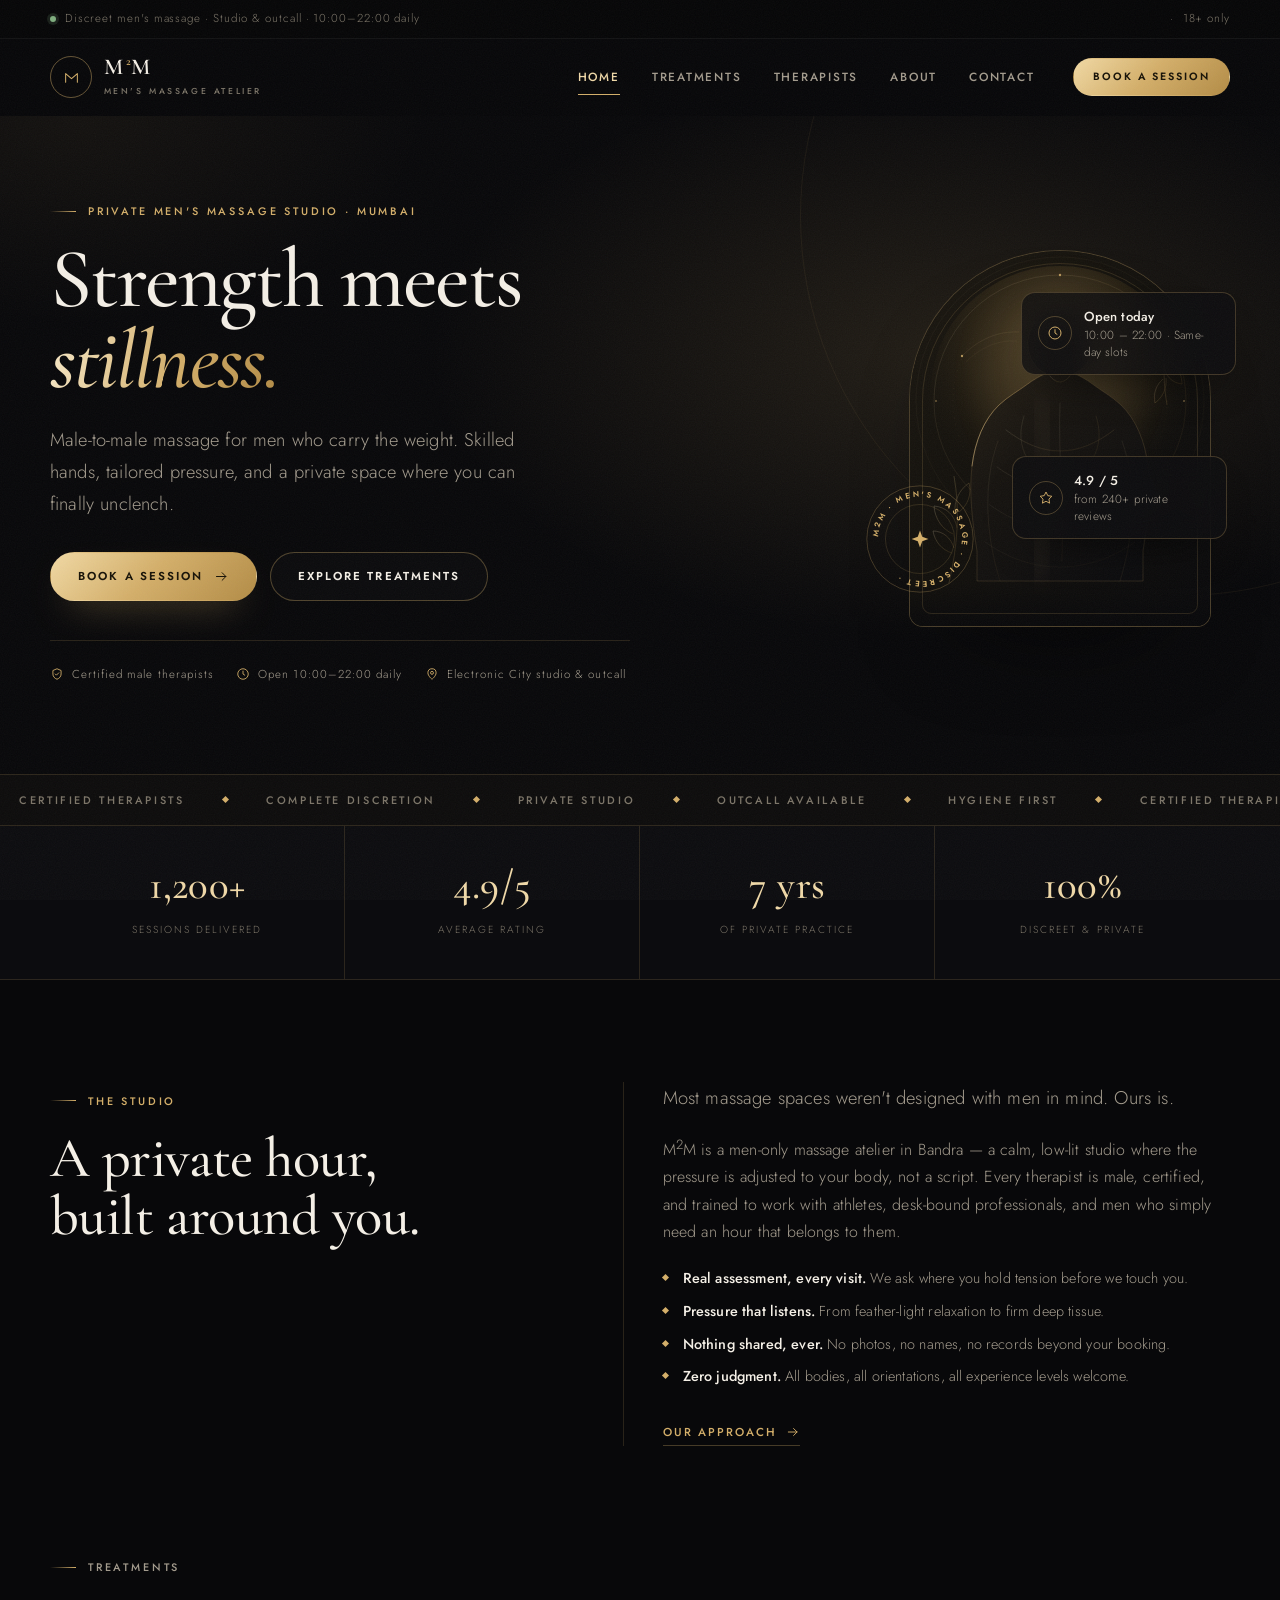
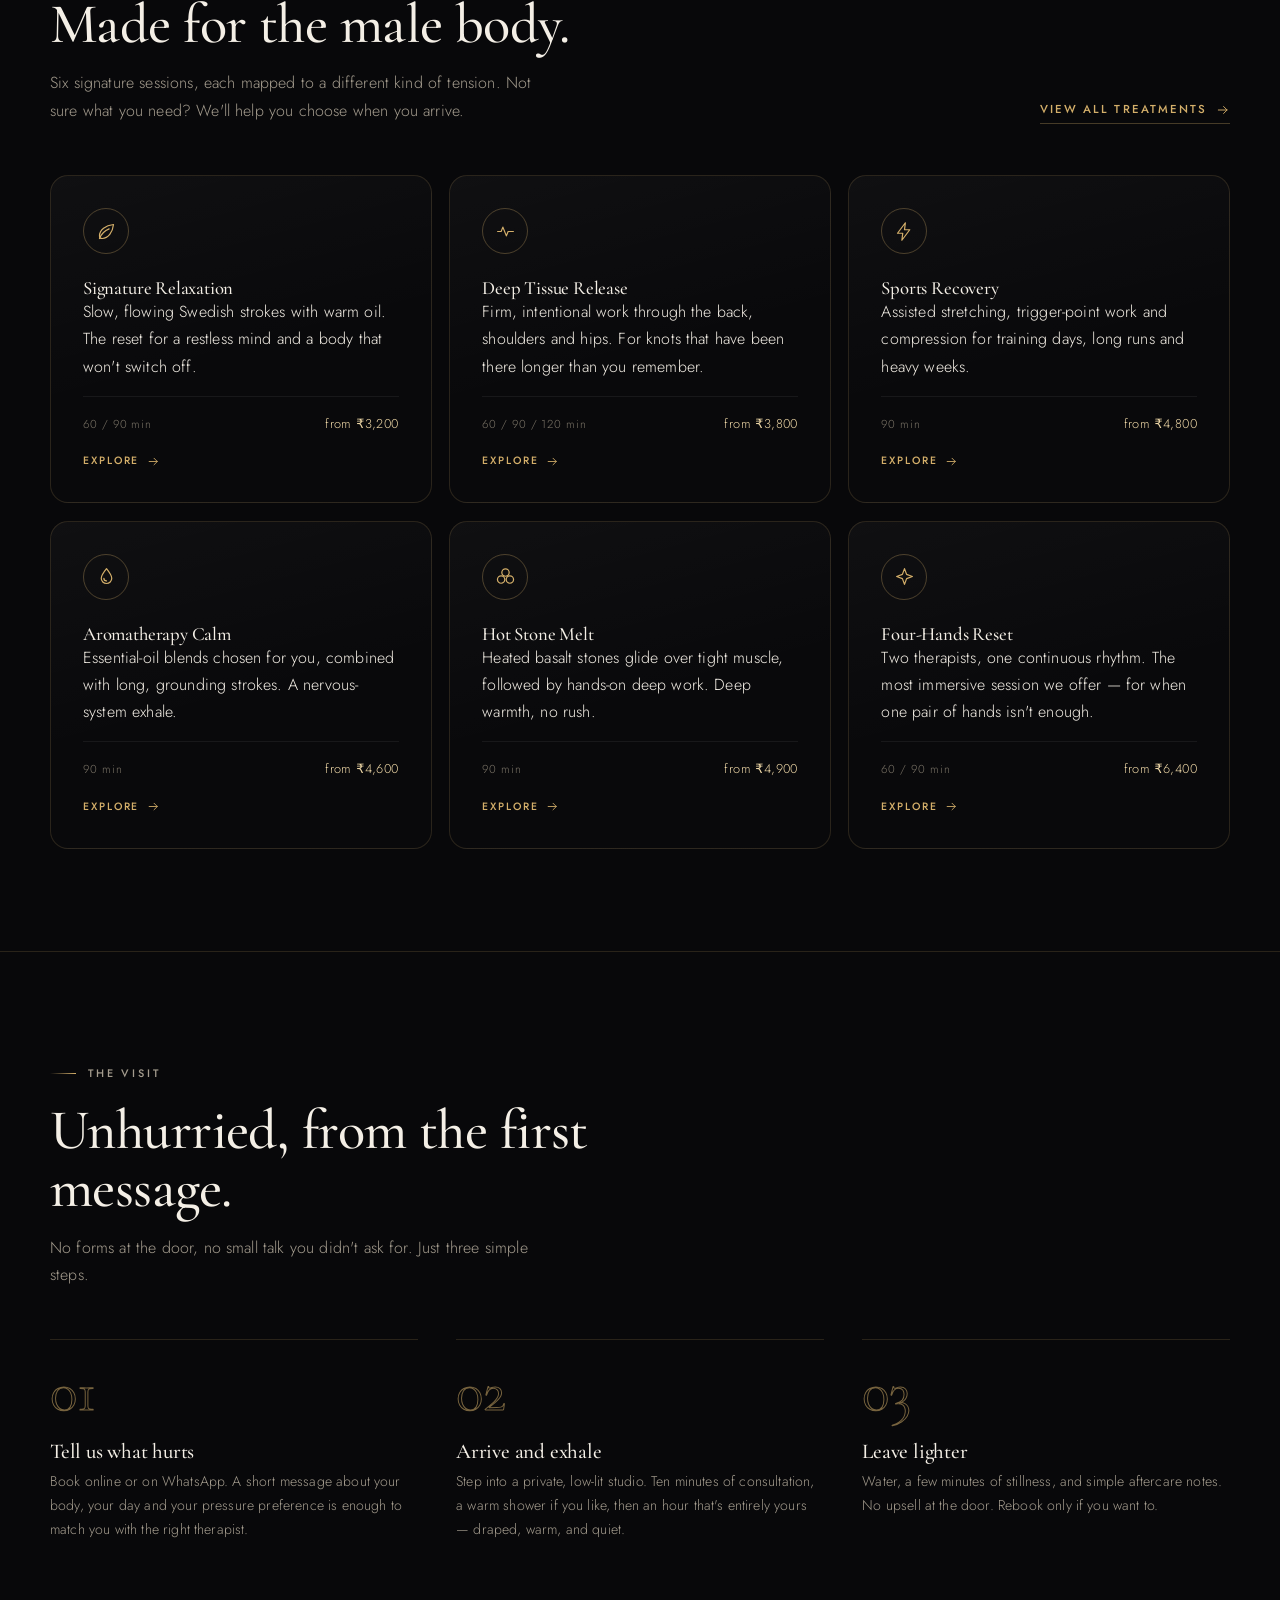
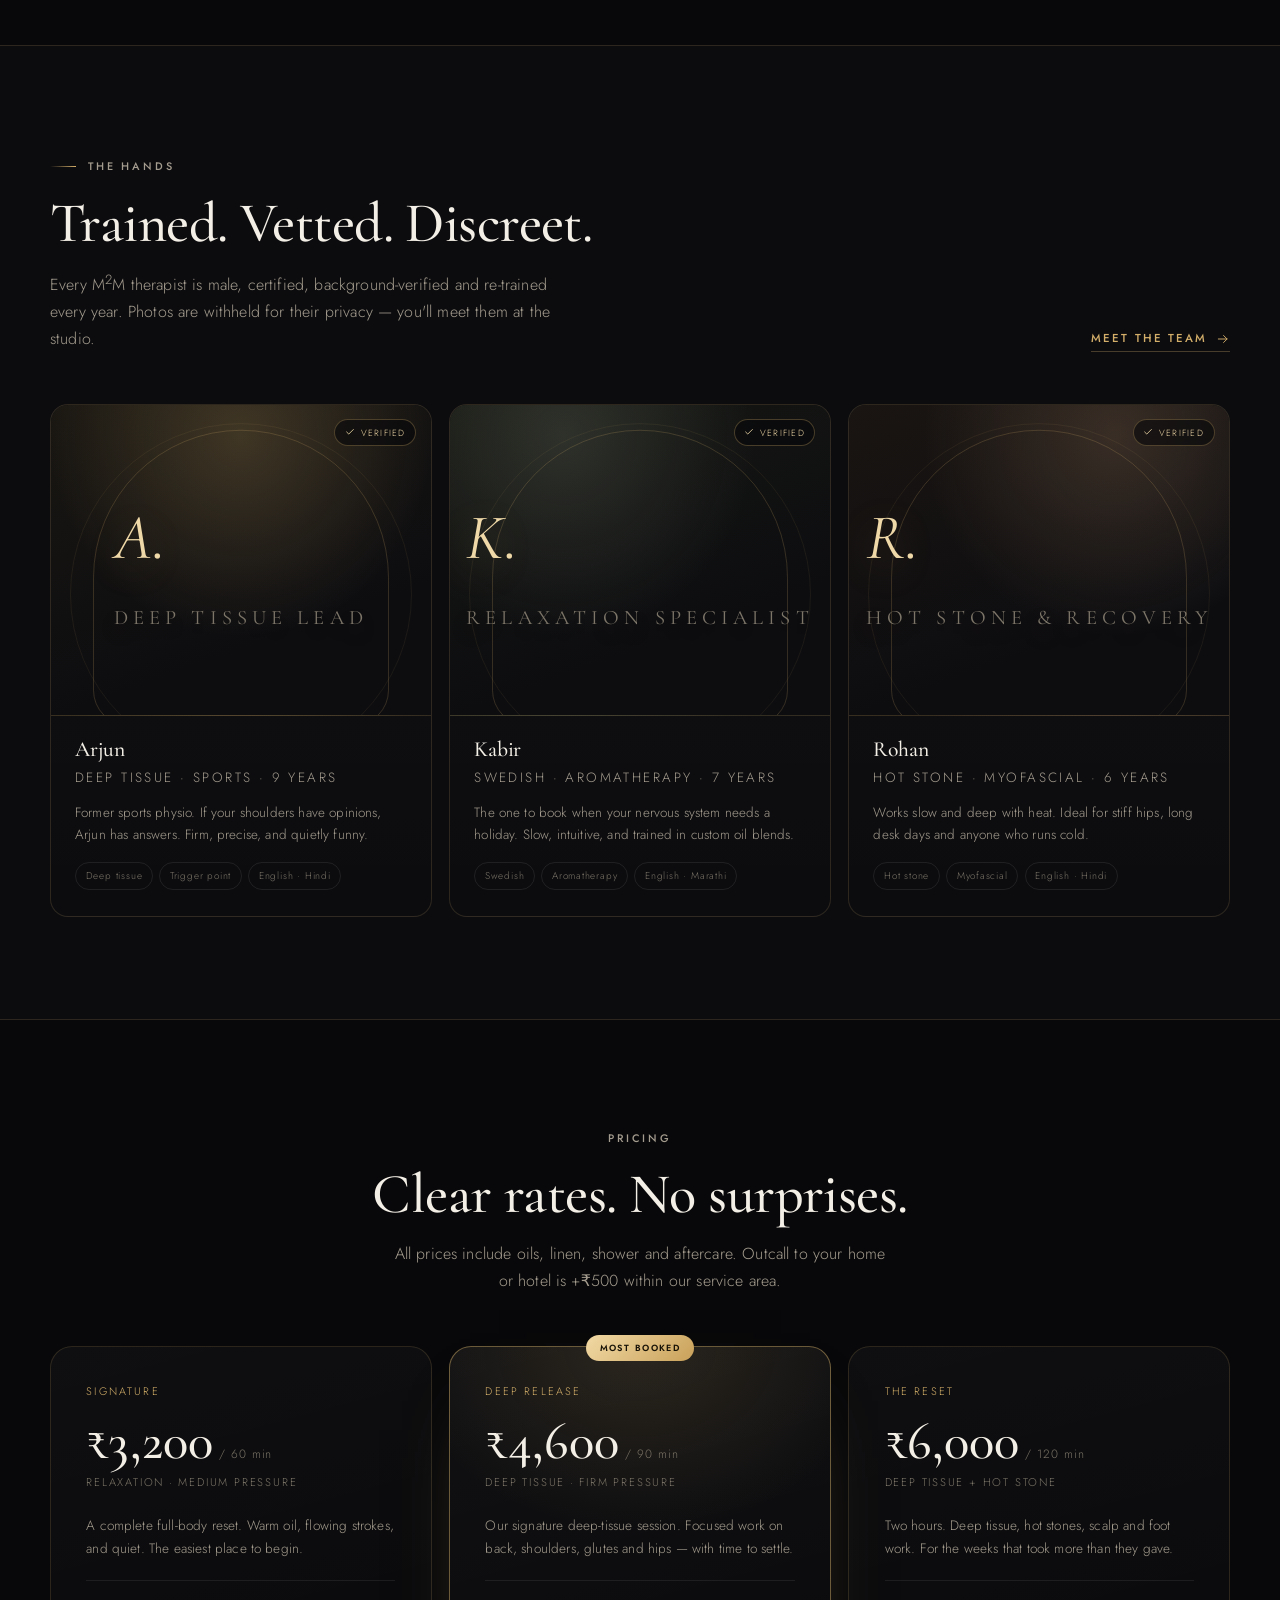
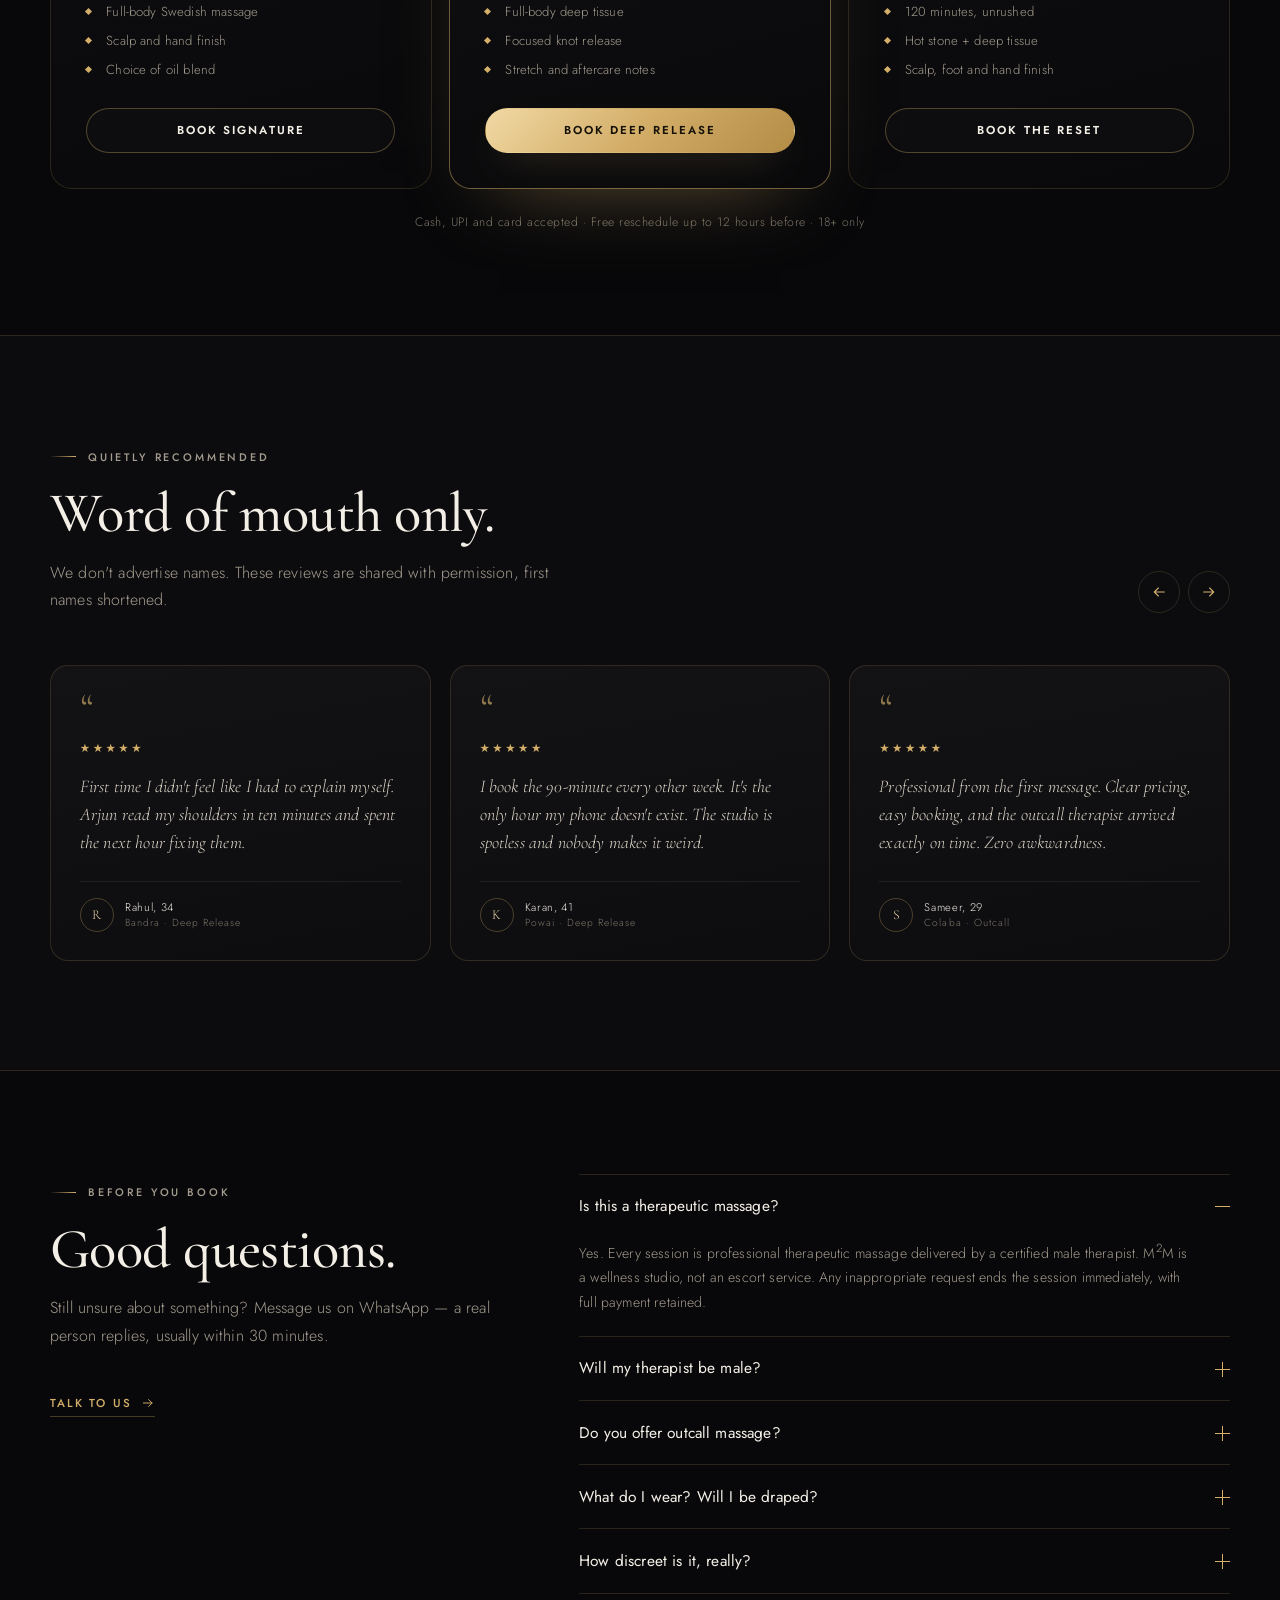
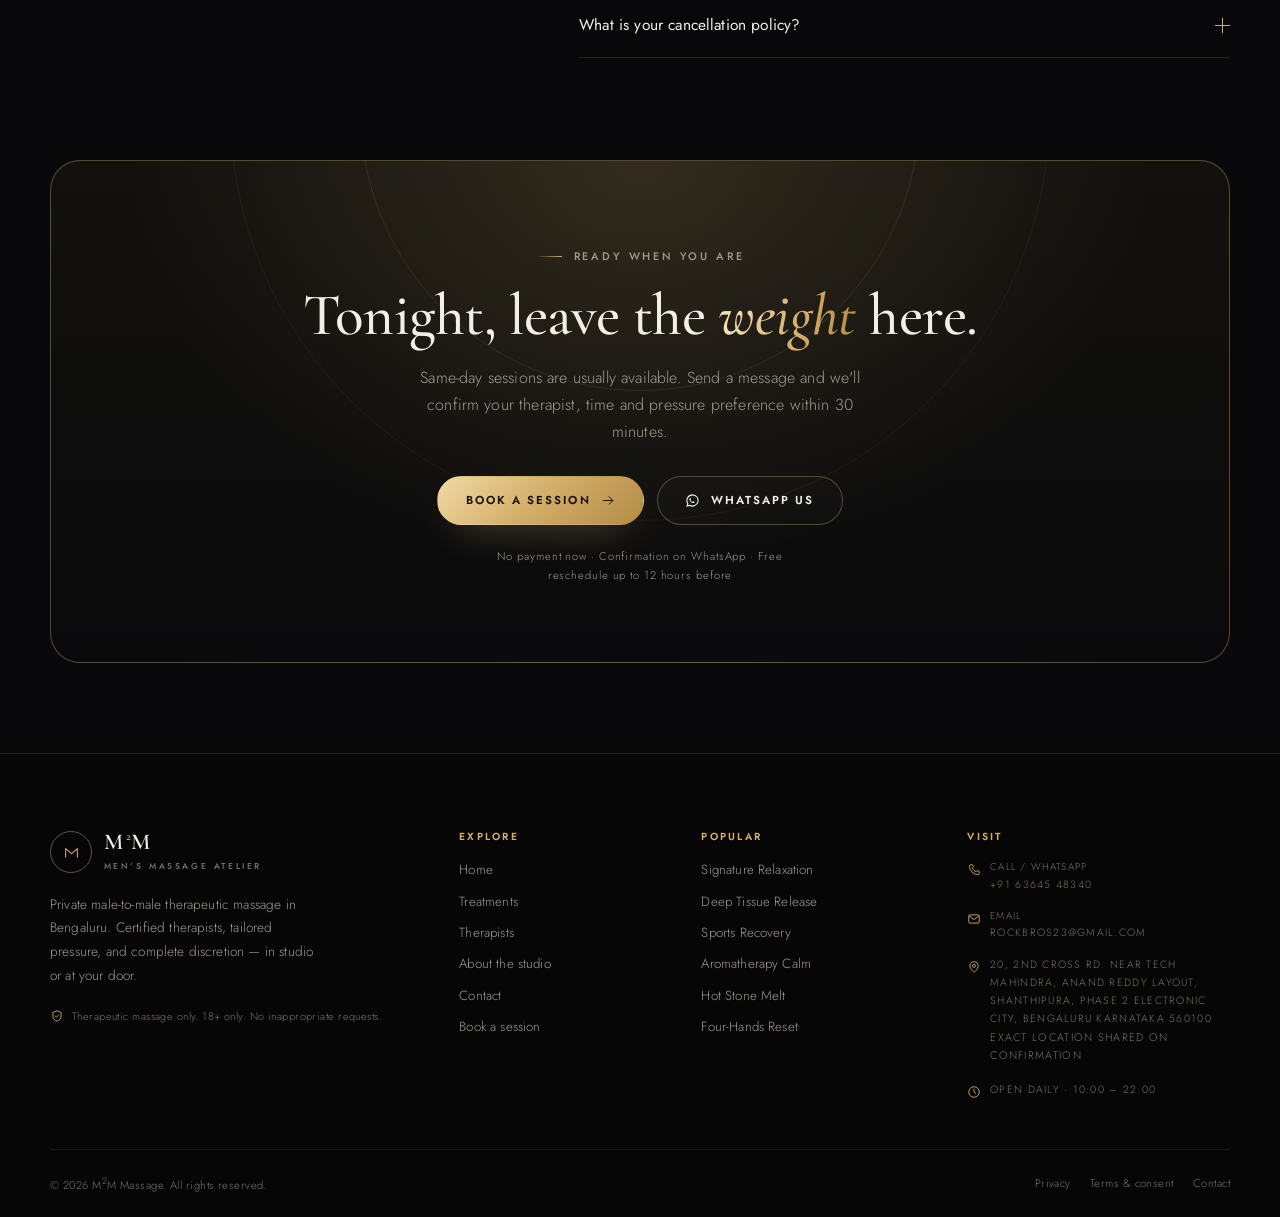
==== commit 532062bf: "Add call number 6364548340 to footer and enhance native mobile UX" ====
--- a/index.html
+++ b/index.html
@@ -700,8 +700,9 @@
         <div>
           <h3>Visit</h3>
           <div class="footer__contact">
+            <a href="tel:+916364548340">
               <svg viewBox="0 0 24 24" fill="none" stroke="currentColor" stroke-width="1.5" aria-hidden="true"><path d="M6.5 3h3l1.5 4-2 1.5a12 12 0 0 0 6.5 6.5L17 13l4 1.5v3A2.5 2.5 0 0 1 18.5 20 15.5 15.5 0 0 1 4 5.5 2.5 2.5 0 0 1 6.5 3Z" stroke-linejoin="round"/></svg>
-              
+              <span><span style="margin:0;display:block;color:var(--muted-2);font-size:.62rem;letter-spacing:.12em">Call / WhatsApp</span>+91 63645 48340</span>
             </a>
             <a href="mailto:rockbros23@gmail.com">
               <svg viewBox="0 0 24 24" fill="none" stroke="currentColor" stroke-width="1.5" aria-hidden="true"><rect x="3" y="5" width="18" height="14" rx="2"/><path d="m4 7 8 6 8-6" stroke-linecap="round" stroke-linejoin="round"/></svg>
@@ -732,6 +733,7 @@
 
   <div class="mobile-cta">
     <a class="btn btn--gold" href="booking.html">Book a session</a>
+    <a class="icon-btn" href="tel:+916364548340" aria-label="Call M2M Massage">
       <svg viewBox="0 0 24 24" fill="none" stroke="currentColor" stroke-width="1.6"><path d="M6.5 3h3l1.5 4-2 1.5a12 12 0 0 0 6.5 6.5L17 13l4 1.5v3A2.5 2.5 0 0 1 18.5 20 15.5 15.5 0 0 1 4 5.5 2.5 2.5 0 0 1 6.5 3Z" stroke-linejoin="round"/></svg>
     </a>
     <a class="icon-btn" href="https://wa.me/916364548340?text=Hi%20M2M%2C%20I%27d%20like%20to%20book%20a%20massage." data-wa aria-label="Message M2M Massage on WhatsApp">
--- a/assets/css/style.css
+++ b/assets/css/style.css
@@ -1731,21 +1731,102 @@
 .prose a { color: var(--gold-2); text-decoration: underline; text-underline-offset: 3px; }
 .prose .updated { font-size: 0.7rem; letter-spacing: 0.1em; text-transform: uppercase; color: var(--muted-2); }
 
-/* ---------- Mobile CTA ---------- */
+/* ---------- Mobile CTA & Native App Navigation ---------- */
 .mobile-cta {
   position: fixed;
   left: 0; right: 0; bottom: 0;
   z-index: 80;
   display: none;
-  gap: 0.55rem;
-  padding: 0.6rem 0.9rem calc(0.6rem + env(safe-area-inset-bottom));
-  background: rgba(8, 8, 10, 0.94);
-  border-top: 1px solid var(--line);
-  backdrop-filter: blur(14px);
-  -webkit-backdrop-filter: blur(14px);
-}
-.mobile-cta .btn { flex: 1; padding: 0.85rem 0.8rem; font-size: 0.64rem; }
-.mobile-cta .icon-btn { width: 44px; height: 44px; border-radius: 50%; flex: none; }
+  align-items: center;
+  gap: 0.65rem;
+  padding: 0.65rem 1rem calc(0.65rem + env(safe-area-inset-bottom));
+  background: rgba(12, 12, 15, 0.92);
+  border-top: 1px solid rgba(212, 175, 55, 0.2);
+  box-shadow: 0 -8px 28px rgba(0, 0, 0, 0.65);
+  backdrop-filter: blur(20px);
+  -webkit-backdrop-filter: blur(20px);
+}
+.mobile-cta .btn {
+  flex: 1;
+  padding: 0.85rem 1rem;
+  font-size: 0.72rem;
+  letter-spacing: 0.14em;
+  font-weight: 600;
+  border-radius: 999px;
+  box-shadow: 0 4px 14px rgba(212, 175, 55, 0.25);
+  -webkit-tap-highlight-color: transparent;
+  transition: transform 0.15s ease, filter 0.15s ease;
+}
+.mobile-cta .btn:active {
+  transform: scale(0.97);
+}
+.mobile-cta .icon-btn {
+  width: 46px;
+  height: 46px;
+  border-radius: 50%;
+  flex: none;
+  background: var(--bg-card);
+  border: 1px solid var(--line);
+  color: var(--gold);
+  display: inline-flex;
+  align-items: center;
+  justify-content: center;
+  -webkit-tap-highlight-color: transparent;
+  transition: transform 0.15s ease, background-color 0.15s ease;
+}
+.mobile-cta .icon-btn svg {
+  width: 20px;
+  height: 20px;
+}
+.mobile-cta .icon-btn:active {
+  transform: scale(0.92);
+  background: var(--bg-hover);
+}
+
+/* Native Mobile Feel enhancements */
+@media (max-width: 720px) {
+  html {
+    -webkit-tap-highlight-color: transparent;
+    touch-action: manipulation;
+  }
+  
+  /* Smooth native-like bottom scrolling clearance */
+  body {
+    padding-bottom: calc(78px + env(safe-area-inset-bottom));
+  }
+  
+  /* Touch target sizes & native active press feedback */
+  .nav__link, .btn, .icon-btn, .chip, .faq-item summary {
+    touch-action: manipulation;
+    -webkit-tap-highlight-color: transparent;
+  }
+  .btn:active, .chip:active {
+    transform: scale(0.97);
+  }
+  
+  /* Mobile full-screen drawer styling */
+  .nav {
+    border-left: 1px solid rgba(212, 175, 55, 0.15);
+    background: rgba(10, 10, 13, 0.98);
+    backdrop-filter: blur(24px);
+    -webkit-backdrop-filter: blur(24px);
+  }
+  
+  /* Card touch responsiveness */
+  .service-card, .therapist-card, .contact-card, .price-table {
+    border-radius: 16px;
+    -webkit-tap-highlight-color: transparent;
+  }
+  
+  /* Horizontal scroll snapping for horizontal cards */
+  .quotes {
+    scroll-snap-type: x mandatory;
+    -webkit-overflow-scrolling: touch;
+  }
+  .quote-card {
+    scroll-snap-align: center;
+  }
+}
 
 /* ---------- Install prompt (PWA) ---------- */
 .install-prompt {
